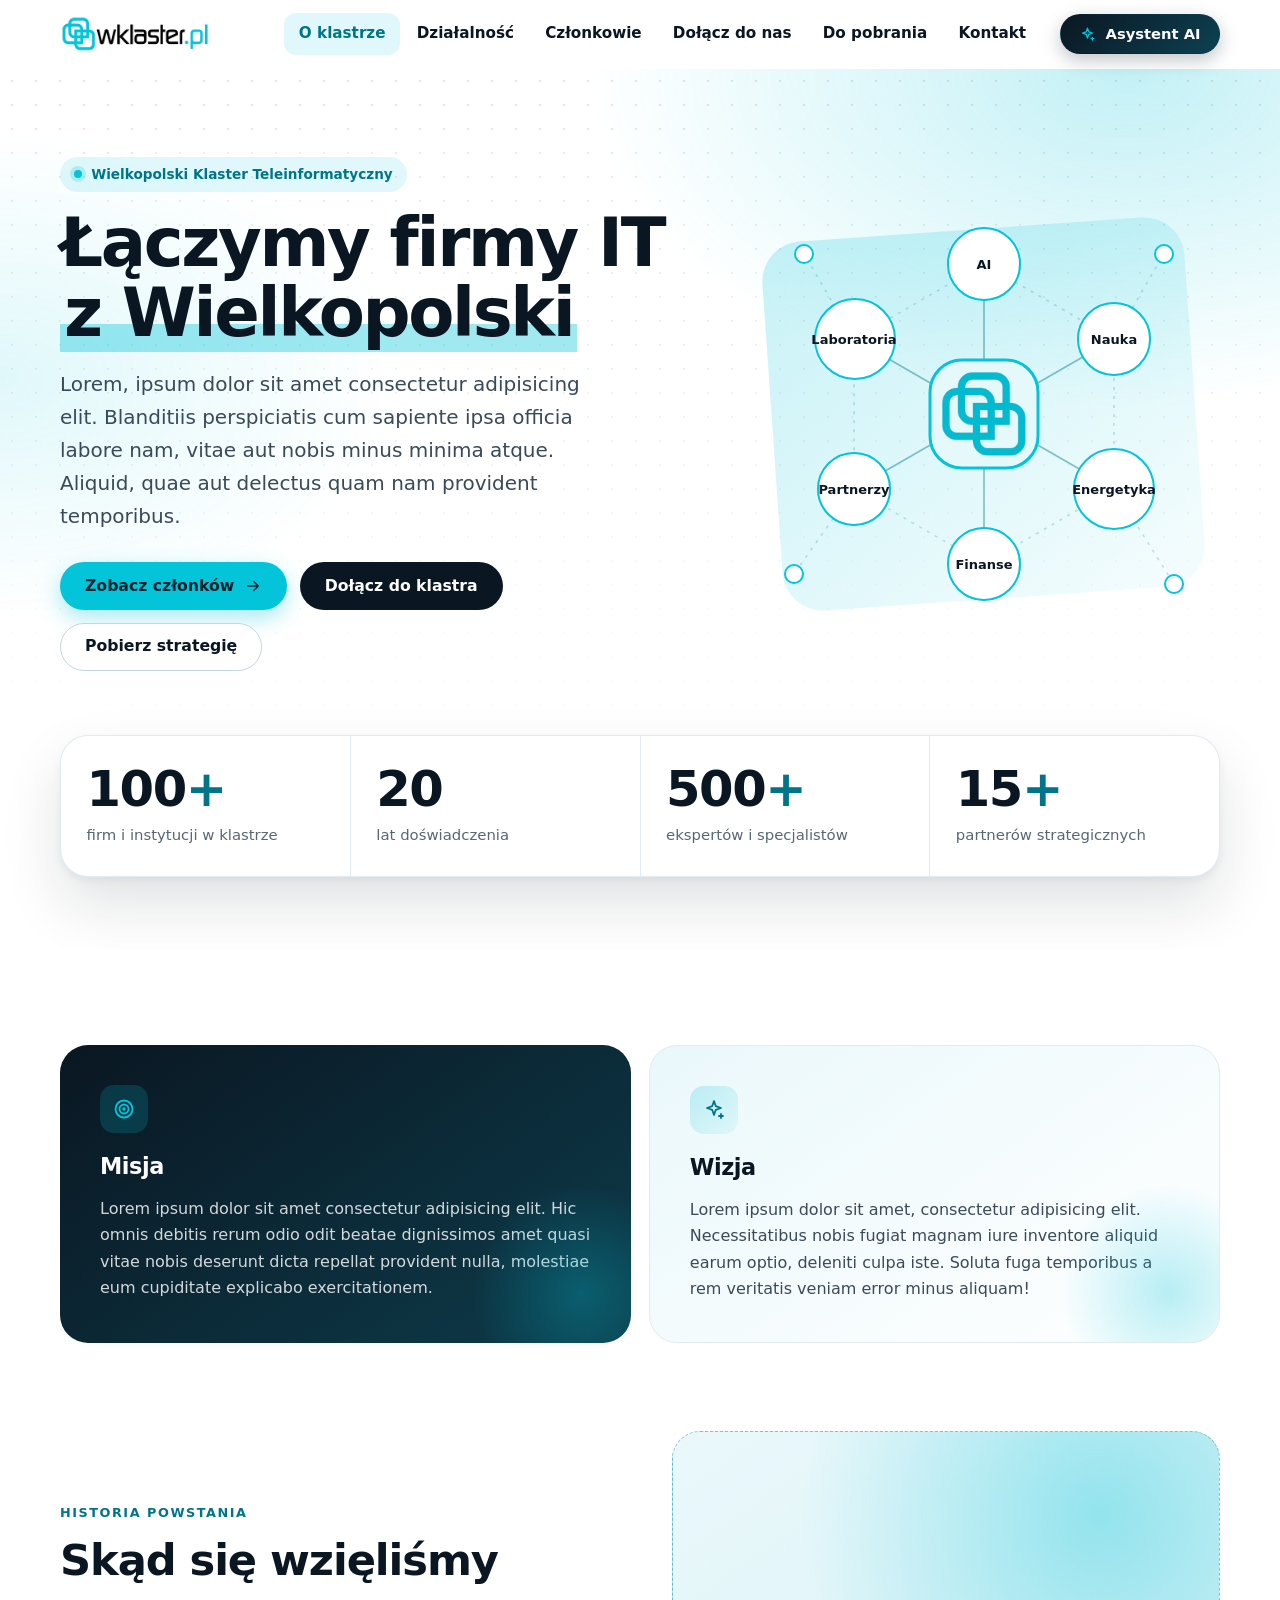
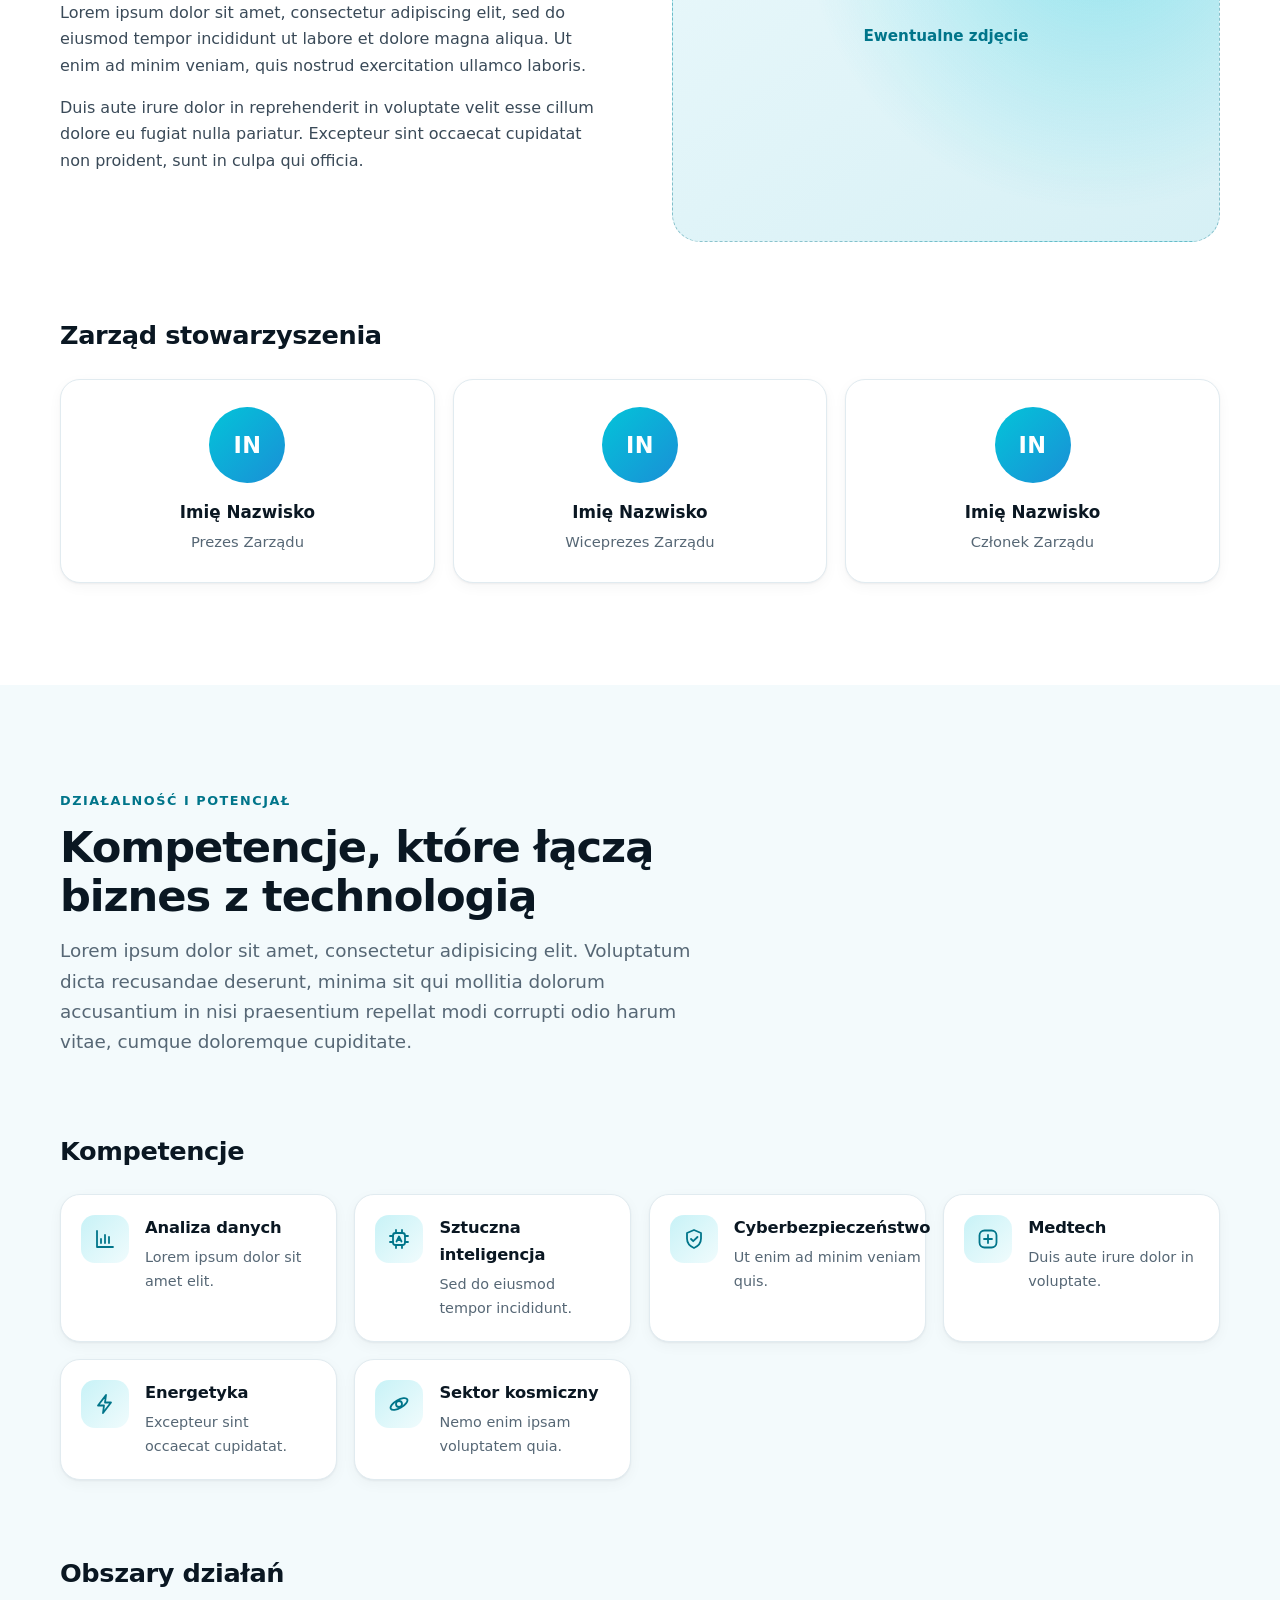
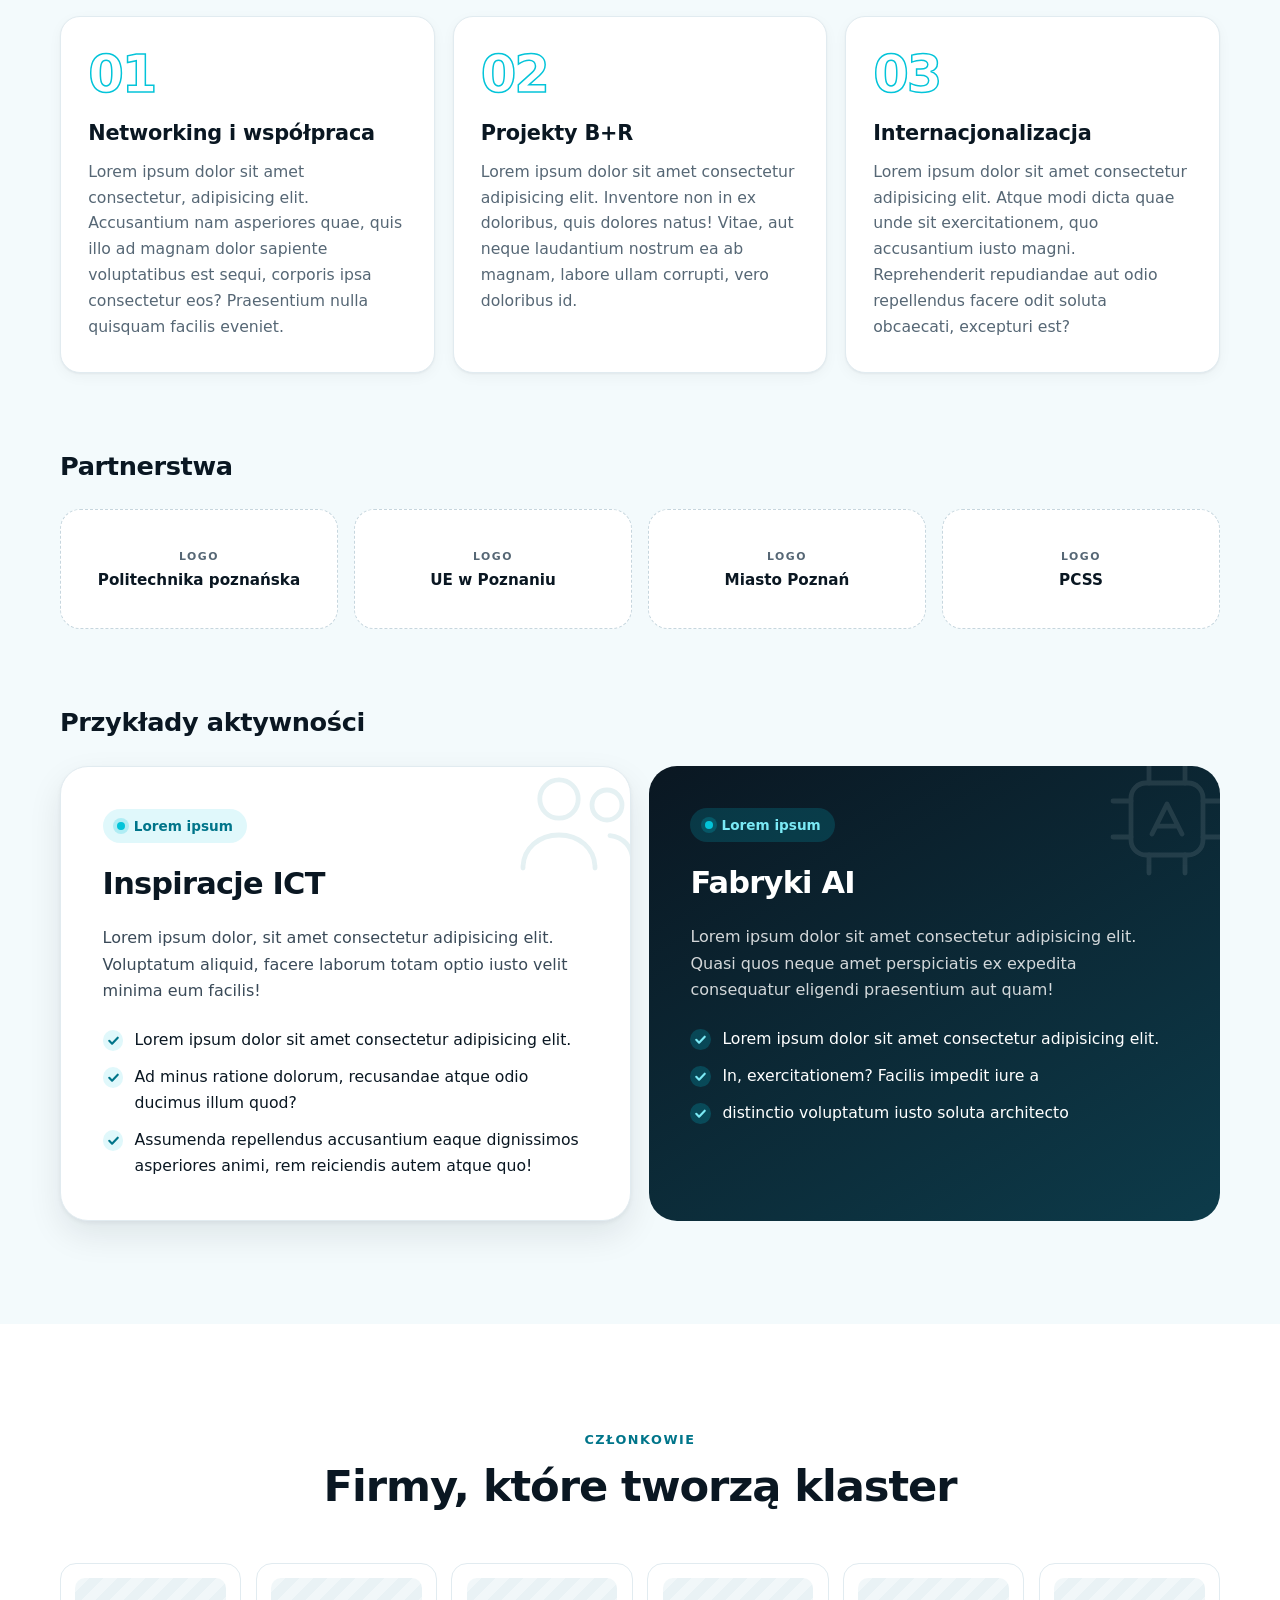
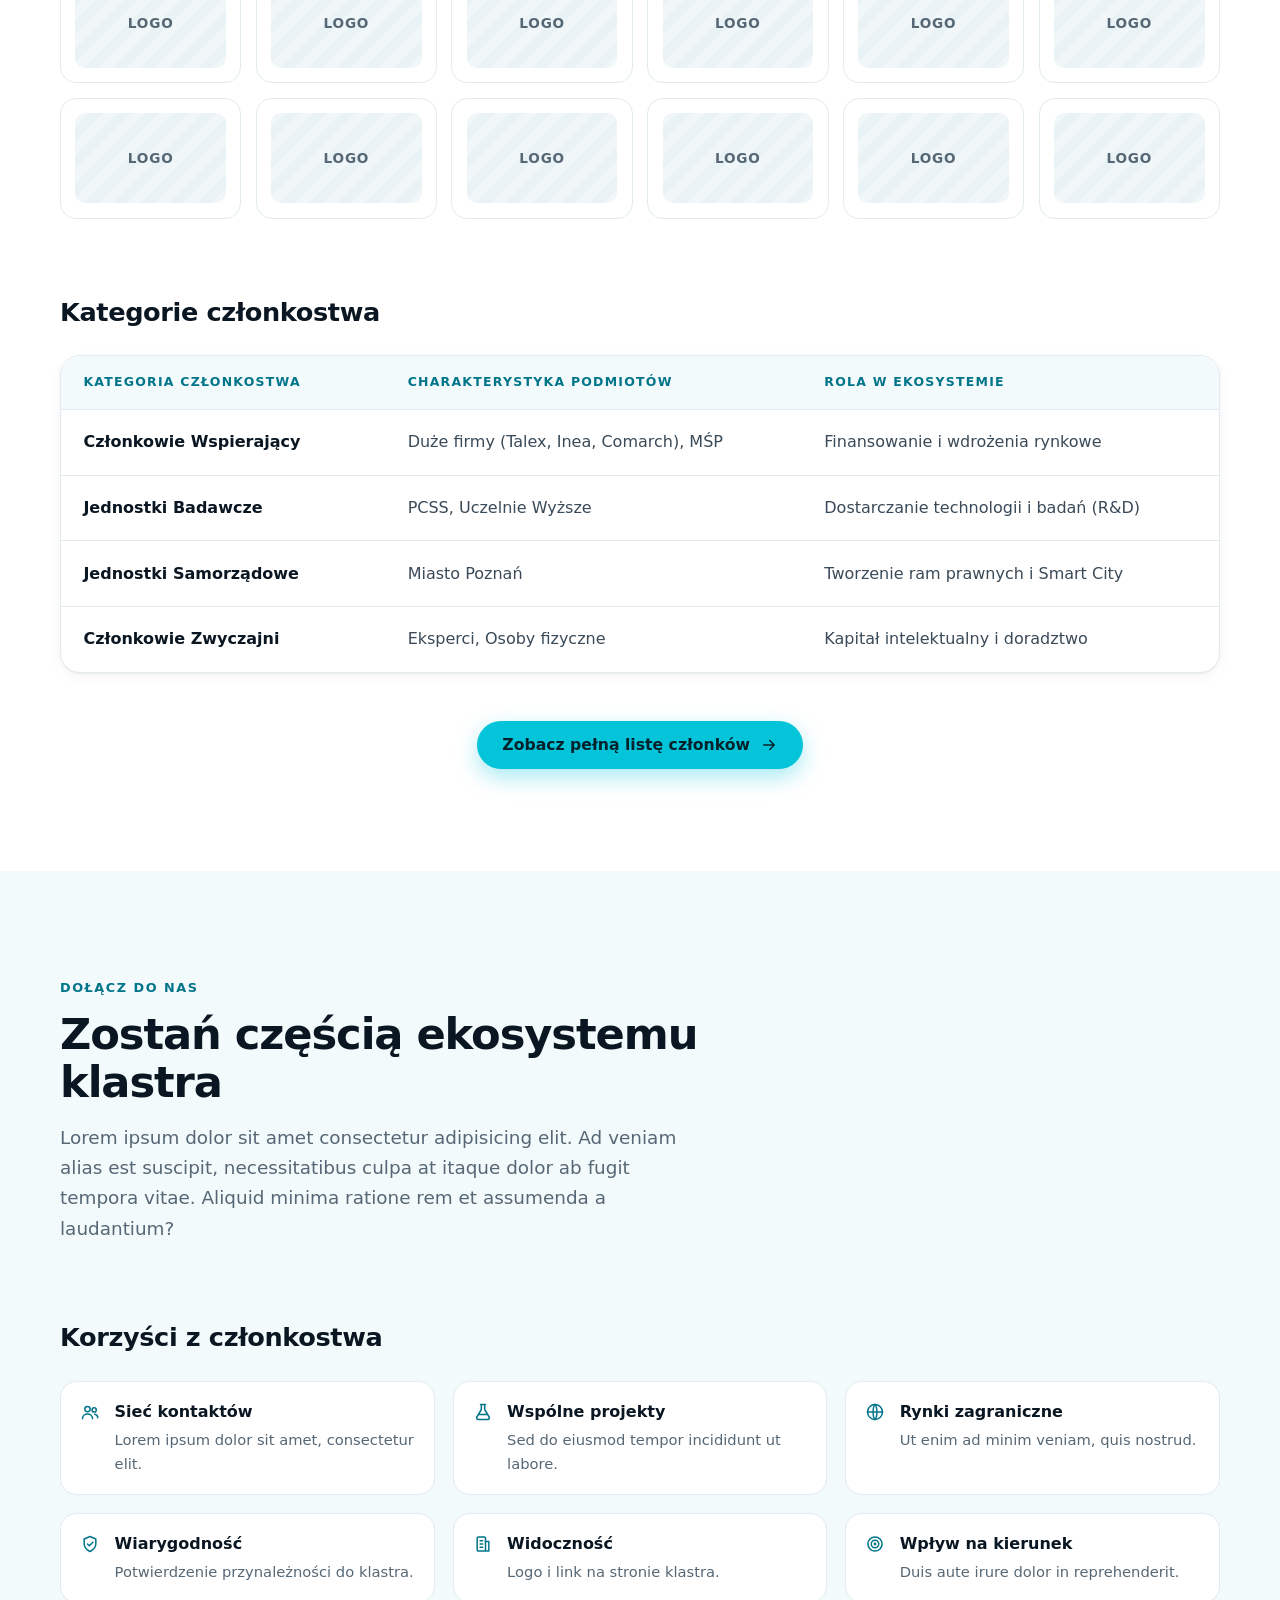
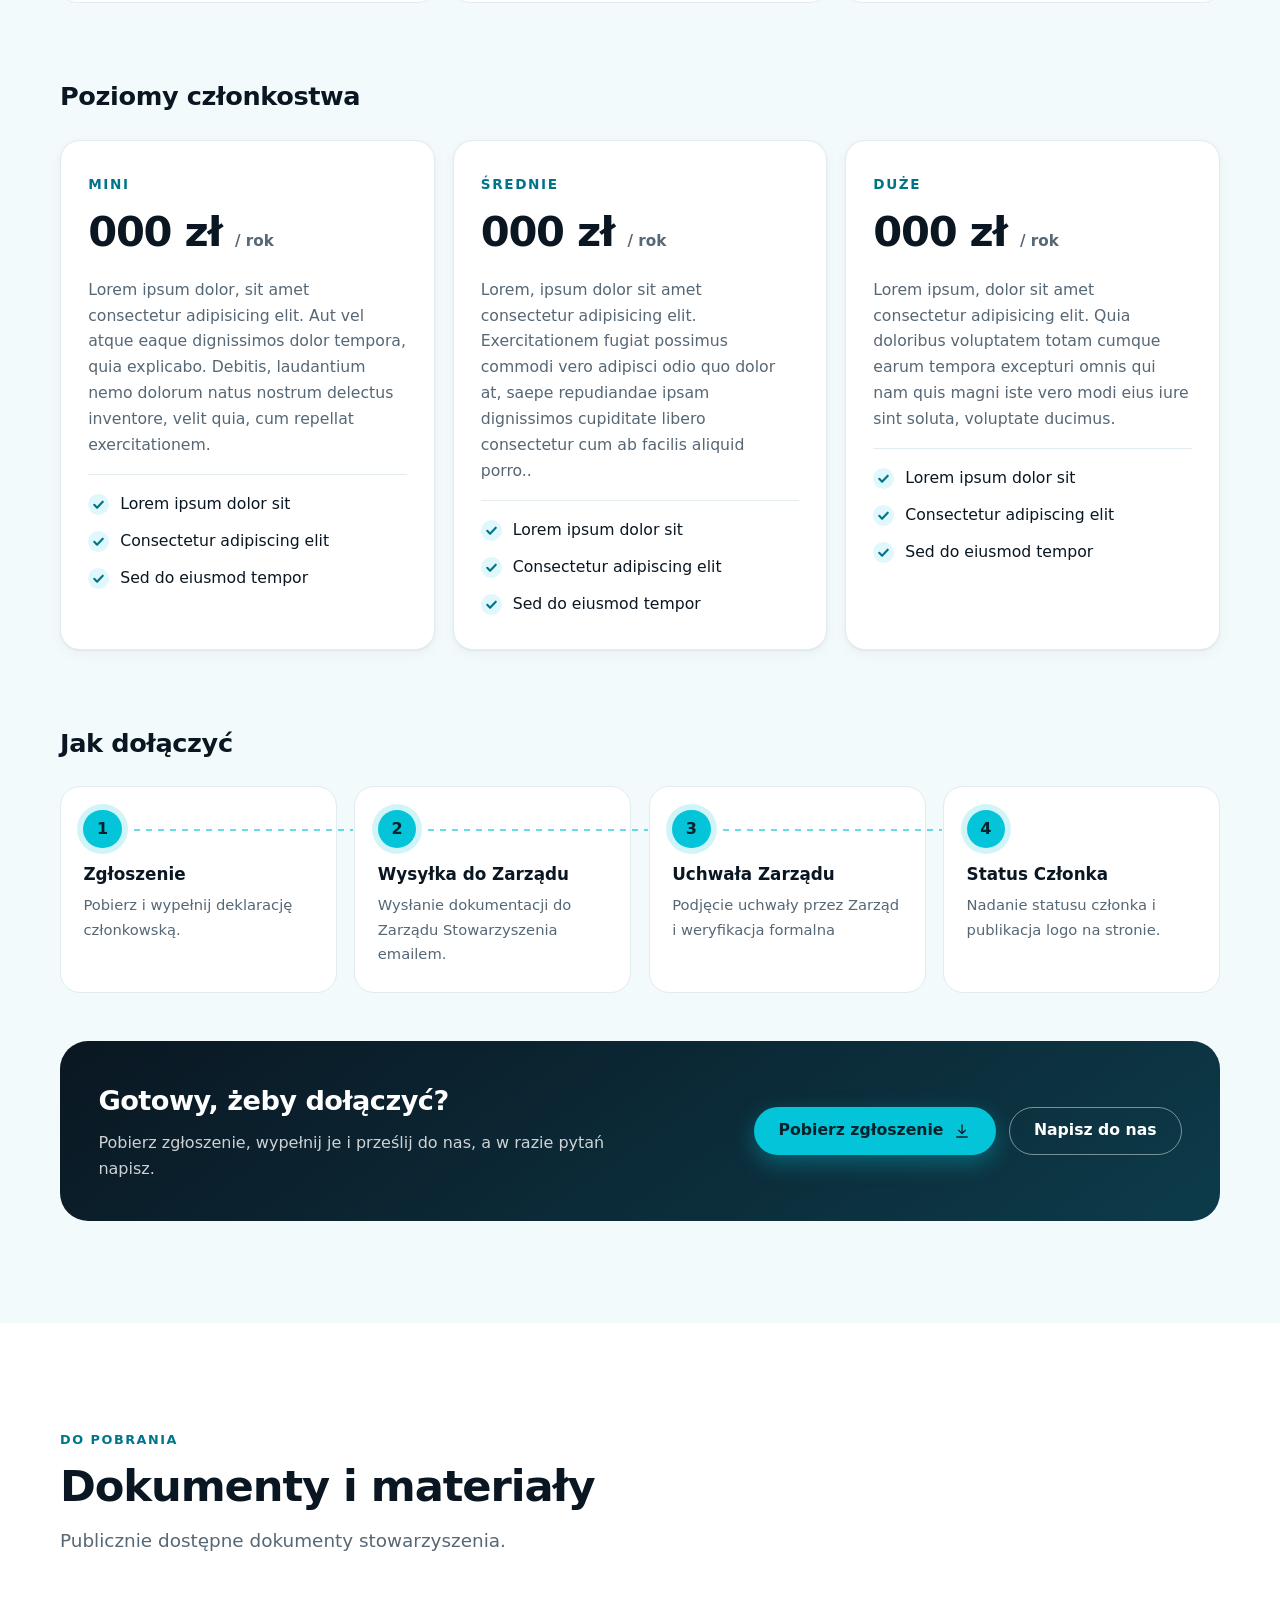
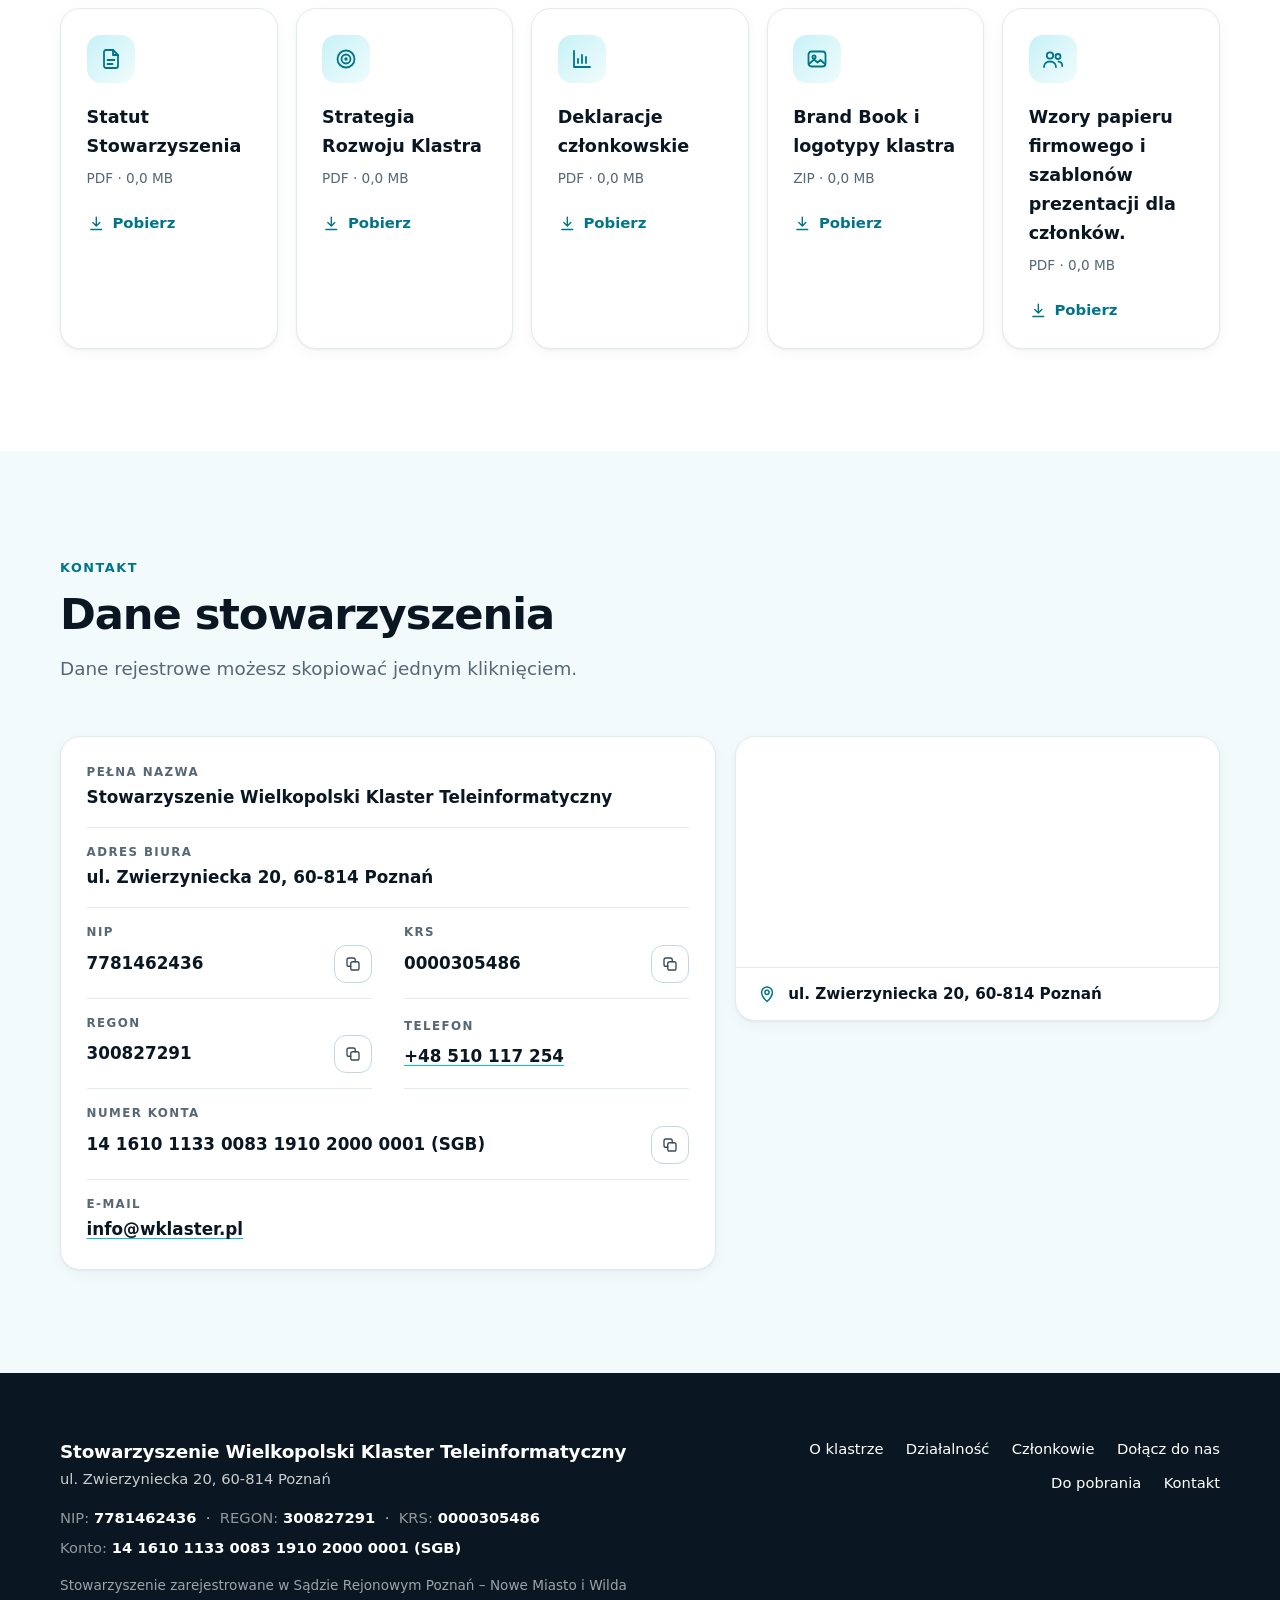
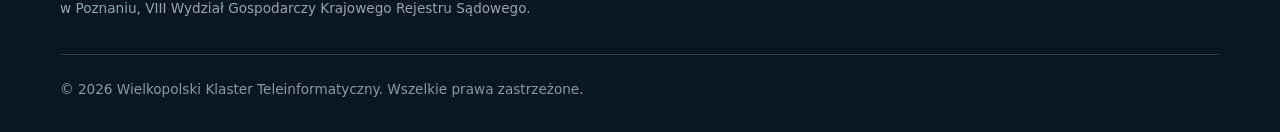
==== index.html @ 19497957 "first commit" ====
<!DOCTYPE html>
<html lang="pl">
<head>
  <meta charset="utf-8">
  <meta name="viewport" content="width=device-width, initial-scale=1">
  <title>Wielkopolski Klaster Teleinformatyczny</title>
  <meta name="description" content="Wielkopolski Klaster Teleinformatyczny — łączymy firmy IT z Wielkopolski. Poznaj nasz zakres działalności, członków i dowiedz się, jak dołączyć.">
  <meta name="theme-color" content="#03c4d9">
  <link rel="stylesheet" href="style.css">
  <!-- dodać ikonę strony -->
</head>
<body>

  <!-- Ikony (sprite SVG) — użycie: <svg class="icon"><use href="#i-nazwa"/></svg> -->
  <svg width="0" height="0" style="position:absolute" aria-hidden="true" focusable="false">
    <symbol id="i-arrow-right" viewBox="0 0 24 24"><path d="M5 12h14M13 6l6 6-6 6"/></symbol>
    <symbol id="i-arrow-up-right" viewBox="0 0 24 24"><path d="M7 17 17 7M8 7h9v9"/></symbol>
    <symbol id="i-check" viewBox="0 0 24 24"><path d="m5 12.5 4.5 4.5L19 7.5"/></symbol>
    <symbol id="i-menu" viewBox="0 0 24 24"><path d="M4 7h16M4 12h16M4 17h16"/></symbol>
    <symbol id="i-close" viewBox="0 0 24 24"><path d="M6 6l12 12M18 6 6 18"/></symbol>
    <symbol id="i-mail" viewBox="0 0 24 24"><rect x="3" y="5" width="18" height="14" rx="3"/><path d="m4 8 8 6 8-6"/></symbol>
    <symbol id="i-phone" viewBox="0 0 24 24"><path d="M5 4h4l2 5-2.5 1.5a11 11 0 0 0 5 5L15 13l5 2v4a2 2 0 0 1-2 2A16 16 0 0 1 3 6a2 2 0 0 1 2-2Z"/></symbol>
    <symbol id="i-pin" viewBox="0 0 24 24"><path d="M12 21s-6.5-5.6-6.5-11a6.5 6.5 0 0 1 13 0c0 5.4-6.5 11-6.5 11Z"/><circle cx="12" cy="10" r="2.5"/></symbol>
    <symbol id="i-copy" viewBox="0 0 24 24"><rect x="9" y="9" width="11" height="11" rx="2.5"/><path d="M15 9V6.5A2.5 2.5 0 0 0 12.5 4h-6A2.5 2.5 0 0 0 4 6.5v6A2.5 2.5 0 0 0 6.5 15H9"/></symbol>
    <symbol id="i-sparkle" viewBox="0 0 24 24"><path d="M12 3l1.8 5.2L19 10l-5.2 1.8L12 17l-1.8-5.2L5 10l5.2-1.8L12 3Z"/><path d="M19 16v4M17 18h4"/></symbol>
    <symbol id="i-ai" viewBox="0 0 24 24"><rect x="6" y="6" width="12" height="12" rx="2.5"/><path d="M9 3v3M15 3v3M9 18v3M15 18v3M3 9h3M3 15h3M18 9h3M18 15h3M9.5 14.5 12 9.5l2.5 5M10.5 13.2h3"/></symbol>
    <symbol id="i-data" viewBox="0 0 24 24"><path d="M4 20V4M4 20h16"/><path d="M8 16v-4M12 16V8M16 16v-6"/></symbol>
    <symbol id="i-shield" viewBox="0 0 24 24"><path d="M12 3 5 6v5.5c0 4.3 3 7.7 7 9.5 4-1.8 7-5.2 7-9.5V6l-7-3Z"/><path d="m9 12 2.2 2.2L15.5 10"/></symbol>
    <symbol id="i-medtech" viewBox="0 0 24 24"><rect x="3.5" y="3.5" width="17" height="17" rx="5"/><path d="M12 8v8M8 12h8"/></symbol>
    <symbol id="i-bolt" viewBox="0 0 24 24"><path d="M13 3 5 13.5h6L10 21l8-10.5h-6L13 3Z"/></symbol>
    <symbol id="i-orbit" viewBox="0 0 24 24"><circle cx="12" cy="12" r="3"/><ellipse cx="12" cy="12" rx="9.5" ry="4" transform="rotate(-30 12 12)"/></symbol>
    <symbol id="i-cloud" viewBox="0 0 24 24"><path d="M7 18a4 4 0 0 1-.6-7.96A5.5 5.5 0 0 1 17 9.5a4.2 4.2 0 0 1 .5 8.5H7Z"/></symbol>
    <symbol id="i-network" viewBox="0 0 24 24"><circle cx="12" cy="5" r="2.5"/><circle cx="5" cy="18" r="2.5"/><circle cx="19" cy="18" r="2.5"/><path d="M11 7.2 6.2 15.8M13 7.2l4.8 8.6M7.5 18h9"/></symbol>
    <symbol id="i-flask" viewBox="0 0 24 24"><path d="M9 3h6M10 3v6l-5.5 9.3A2 2 0 0 0 6.2 21h11.6a2 2 0 0 0 1.7-2.7L14 9V3"/><path d="M7.5 15h9"/></symbol>
    <symbol id="i-globe" viewBox="0 0 24 24"><circle cx="12" cy="12" r="9"/><path d="M3 12h18M12 3c3 3 3 15 0 18M12 3c-3 3-3 15 0 18"/></symbol>
    <symbol id="i-users" viewBox="0 0 24 24"><circle cx="9" cy="8.5" r="3.2"/><path d="M3 20c0-3.3 2.7-5.5 6-5.5s6 2.2 6 5.5"/><circle cx="17" cy="9.5" r="2.5"/><path d="M17.5 14.6c2.2.2 3.8 1.9 3.8 4.4"/></symbol>
    <symbol id="i-file" viewBox="0 0 24 24"><path d="M7 3h7l5 5v11a2 2 0 0 1-2 2H7a2 2 0 0 1-2-2V5a2 2 0 0 1 2-2Z"/><path d="M14 3v5h5M8.5 13h7M8.5 17h5"/></symbol>
    <symbol id="i-download" viewBox="0 0 24 24"><path d="M12 4v11M7.5 11 12 15.5 16.5 11M5 20h14"/></symbol>
    <symbol id="i-building" viewBox="0 0 24 24"><rect x="5" y="3.5" width="10" height="17" rx="1.5"/><path d="M15 9h4v11.5h-4M8.5 8h3M8.5 12h3M8.5 16h3"/></symbol>
    <symbol id="i-image" viewBox="0 0 24 24"><rect x="3.5" y="4.5" width="17" height="15" rx="3"/><circle cx="9" cy="10" r="1.6"/><path d="m4 17 5-4.5 3.5 3L15.5 13 20 17"/></symbol>
    <symbol id="i-target" viewBox="0 0 24 24"><circle cx="12" cy="12" r="8.5"/><circle cx="12" cy="12" r="4.5"/><circle cx="12" cy="12" r=".8"/></symbol>
  </svg>

  <a class="skip-link" href="#tresc">Przejdź do treści</a>

  <!--MENU-->
  <header class="site-header" id="top">
    <div class="container site-header__inner">
      <a class="brand" href="index.html" aria-label="wklaster.pl — strona główna">
        <picture>
          <source srcset="assets/logo.webp" type="image/webp">
          <img src="assets/logo.png" alt="wklaster.pl — Wielkopolski Klaster Teleinformatyczny" width="364" height="92">
        </picture>
      </a>

      <button class="nav-toggle" type="button" aria-expanded="false" aria-controls="site-nav" aria-label="Menu">
        <svg class="icon icon--open" aria-hidden="true"><use href="#i-menu"/></svg>
        <svg class="icon icon--close" aria-hidden="true"><use href="#i-close"/></svg>
      </button>

      <nav class="nav" id="site-nav" aria-label="Menu główne">
        <ul class="nav__list">
          <li><a class="nav__link" href="#o-klastrze">O klastrze</a></li>
          <li><a class="nav__link" href="#dzialalnosc">Działalność</a></li>
          <li><a class="nav__link" href="#czlonkowie">Członkowie</a></li>
          <li><a class="nav__link" href="#dolacz">Dołącz do nas</a></li>
          <li><a class="nav__link" href="#do-pobrania">Do pobrania</a></li>
          <li><a class="nav__link" href="#kontakt">Kontakt</a></li>
        </ul>
        <a class="btn btn--ai btn--sm nav__ai" href="https://demo.raggy.pl/login" target="_blank" rel="noopener noreferrer">
          <svg class="icon" aria-hidden="true"><use href="#i-sparkle"/></svg>
          Asystent AI
          <span class="sr-only">(otwiera się w nowej karcie)</span>
        </a>
      </nav>
    </div>
  </header>

  <main id="tresc">

    <!--O KLASTRZE-->
    <section id="o-klastrze" aria-labelledby="h-klaster">
      <div class="hero">
        <div class="container">
          <div class="hero__grid">
            <div>
              <span class="pill">Wielkopolski Klaster Teleinformatyczny</span>
              <h1 id="h-klaster">Łączymy firmy IT <span class="mark">z&nbsp;Wielkopolski</span></h1>
              <p class="hero__lead">
                Lorem, ipsum dolor sit amet consectetur adipisicing elit. Blanditiis perspiciatis cum sapiente ipsa officia labore nam, vitae aut nobis minus minima atque. Aliquid, quae aut delectus quam nam provident temporibus.
              </p>
              <div class="cta-row">
                <a class="btn btn--primary" href="czlonkowie.html">Zobacz członków <svg class="icon icon--shift" aria-hidden="true"><use href="#i-arrow-right"/></svg></a>
                <a class="btn btn--dark" href="#dolacz">Dołącz do klastra</a>
                <a class="btn btn--ghost" href="#do-pobrania">Pobierz strategię</a>
              </div>
            </div>

            <!-- grafika -->
            <div class="hero__visual" aria-hidden="true">
              <svg viewBox="0 0 460 440" focusable="false">
                <!-- linie od centrum -->
                <path class="net-line" d="M230 220 230 70M230 220 360 145M230 220 360 295M230 220 230 370M230 220 100 295M230 220 100 145"/>
                <!-- linie między satelitami -->
                <path class="net-line net-line--faint" d="M230 70 360 145 360 295 230 370 100 295 100 145 230 70Z"/>
                <path class="net-line net-line--faint" d="M360 145 410 60M100 145 50 60M360 295 420 390M100 295 40 380"/>
                <!-- aureole -->
                <circle class="net-halo" cx="230" cy="70" r="36"/>
                <circle class="net-halo" cx="360" cy="145" r="36"/>
                <circle class="net-halo" cx="360" cy="295" r="36"/>
                <circle class="net-halo" cx="230" cy="370" r="36"/>
                <circle class="net-halo" cx="100" cy="295" r="36"/>
                <circle class="net-halo" cx="100" cy="145" r="36"/>
                <!-- węzły -->
                <circle class="net-node" cx="230" cy="70" r="36"/><text class="net-label" x="230" y="70">AI</text>
                <circle class="net-node" cx="360" cy="145" r="36"/><text class="net-label" x="360" y="145">Nauka</text>
                <circle class="net-node" cx="360" cy="295" r="40"/><text class="net-label" x="360" y="295">Energetyka</text>
                <circle class="net-node" cx="230" cy="370" r="36"/><text class="net-label" x="230" y="370">Finanse</text>
                <circle class="net-node" cx="100" cy="295" r="36"/><text class="net-label" x="100" y="295">Partnerzy</text>
                <circle class="net-node" cx="101" cy="145" r="40"/><text class="net-label" x="100" y="145">Laboratoria</text>
                <circle class="net-node" cx="410" cy="60" r="9"/>
                <circle class="net-node" cx="50" cy="60" r="9"/>
                <circle class="net-node" cx="420" cy="390" r="9"/>
                <circle class="net-node" cx="40" cy="380" r="9"/>
                <!-- centrum -->
                <rect class="net-node" x="176" y="166" width="108" height="108" rx="32" style="stroke-width:3"/>
                <rect x="176" y="166" width="108" height="108" rx="32" fill="#03c4d9" fill-opacity=".1"/>
                <image href="assets/logo_rectangles.png" x="185" y="130" width="90" height="180" />
              </svg>
            </div>
          </div>

          <div class="stats" role="list" aria-label="Klaster w liczbach">
            <div class="stat" role="listitem">
              <div class="stat__num"><span class="count" data-count="100">100</span><span class="suffix">+</span></div>
              <div class="stat__label">firm i instytucji w klastrze</div>
            </div>
            <div class="stat" role="listitem">
              <div class="stat__num"><span class="count" data-count="20">20</span></div>
              <div class="stat__label">lat doświadczenia</div>
            </div>
            <div class="stat" role="listitem">
              <div class="stat__num"><span class="count" data-count="500">500</span><span class="suffix">+</span></div>
              <div class="stat__label">ekspertów i specjalistów</div>
            </div>
            <div class="stat" role="listitem">
              <div class="stat__num"><span class="count" data-count="15">15</span><span class="suffix">+</span></div>
              <div class="stat__label">partnerów strategicznych</div>
            </div>
          </div>
        </div>
      </div>

      <div class="about">
        <div class="container">

          <div class="mv">
            <article class="mv__card mv__card--dark">
              <span class="ibadge"><svg class="icon" aria-hidden="true"><use href="#i-target"/></svg></span>
              <h3>Misja</h3>
              <p>Lorem ipsum dolor sit amet consectetur adipisicing elit. Hic omnis debitis rerum odio odit beatae dignissimos amet quasi vitae nobis deserunt dicta repellat provident nulla, molestiae eum cupiditate explicabo exercitationem.</p>
            </article>
            <article class="mv__card mv__card--light">
              <span class="ibadge"><svg class="icon" aria-hidden="true"><use href="#i-sparkle"/></svg></span>
              <h3>Wizja</h3>
              <p>Lorem ipsum dolor sit amet, consectetur adipisicing elit. Necessitatibus nobis fugiat magnam iure inventore aliquid earum optio, deleniti culpa iste. Soluta fuga temporibus a rem veritatis veniam error minus aliquam!</p>
            </article>
          </div>

          <div class="history">
            <div class="history__text">
              <span class="eyebrow">Historia powstania</span>
              <h3 class="section__title">Skąd się wzięliśmy</h3>
              <p>Lorem ipsum dolor sit amet, consectetur adipiscing elit, sed do eiusmod tempor incididunt ut labore et dolore magna aliqua. Ut enim ad minim veniam, quis nostrud exercitation ullamco laboris.</p>
              <p>Duis aute irure dolor in reprehenderit in voluptate velit esse cillum dolore eu fugiat nulla pariatur. Excepteur sint occaecat cupidatat non proident, sunt in culpa qui officia.</p>
            </div>
            <div class="media-ph" role="img" aria-label="Miejsce na zdjęcie lub grafikę">
              Ewentualne zdjęcie
            </div>
          </div>

          <h3 class="subhead">Zarząd stowarzyszenia</h3>
          <div class="board">
            <article class="card person"><div class="avatar" aria-hidden="true">IN</div><h4>Imię Nazwisko</h4><p>Prezes Zarządu</p></article>
            <article class="card person"><div class="avatar" aria-hidden="true">IN</div><h4>Imię Nazwisko</h4><p>Wiceprezes Zarządu</p></article>
            <article class="card person"><div class="avatar" aria-hidden="true">IN</div><h4>Imię Nazwisko</h4><p>Członek Zarządu</p></article>
          </div>

        </div>
      </div>
    </section>


    <!-- DZIAŁALNOŚĆ -->
    <section class="section section--soft" id="dzialalnosc" aria-labelledby="h-dzialalnosc">
      <div class="container">
        <div class="section__head">
          <span class="eyebrow">Działalność i potencjał</span>
          <h2 class="section__title" id="h-dzialalnosc">Kompetencje, które łączą biznes z technologią</h2>
          <p class="section__lead">Lorem ipsum dolor sit amet, consectetur adipisicing elit. Voluptatum dicta recusandae deserunt, minima sit qui mollitia dolorum accusantium in nisi praesentium repellat modi corrupti odio harum vitae, cumque doloremque cupiditate.</p>
        </div>

        <h3 class="subhead">Kompetencje</h3>
        <div class="grid grid--auto">
          <article class="card card--hover tile"><span class="ibadge"><svg class="icon" aria-hidden="true"><use href="#i-data"/></svg></span><div><h3>Analiza danych</h3><p>Lorem ipsum dolor sit amet elit.</p></div></article>
          <article class="card card--hover tile"><span class="ibadge"><svg class="icon" aria-hidden="true"><use href="#i-ai"/></svg></span><div><h3>Sztuczna inteligencja</h3><p>Sed do eiusmod tempor incididunt.</p></div></article>
          <article class="card card--hover tile"><span class="ibadge"><svg class="icon" aria-hidden="true"><use href="#i-shield"/></svg></span><div><h3>Cyberbezpieczeństwo</h3><p>Ut enim ad minim veniam quis.</p></div></article>
          <article class="card card--hover tile"><span class="ibadge"><svg class="icon" aria-hidden="true"><use href="#i-medtech"/></svg></span><div><h3>Medtech</h3><p>Duis aute irure dolor in voluptate.</p></div></article>
          <article class="card card--hover tile"><span class="ibadge"><svg class="icon" aria-hidden="true"><use href="#i-bolt"/></svg></span><div><h3>Energetyka</h3><p>Excepteur sint occaecat cupidatat.</p></div></article>
          <article class="card card--hover tile"><span class="ibadge"><svg class="icon" aria-hidden="true"><use href="#i-orbit"/></svg></span><div><h3>Sektor kosmiczny</h3><p>Nemo enim ipsam voluptatem quia.</p></div></article>
        </div>

        <h3 class="subhead">Obszary działań</h3>
        <div class="grid grid--3">
          <article class="card card--hover pillar">
            <span class="pillar__num" aria-hidden="true">01</span>
            <h3>Networking i współpraca</h3>
            <p>Lorem ipsum dolor sit amet consectetur, adipisicing elit. Accusantium nam asperiores quae, quis illo ad magnam dolor sapiente voluptatibus est sequi, corporis ipsa consectetur eos? Praesentium nulla quisquam facilis eveniet.</p>
          </article>
          <article class="card card--hover pillar">
            <span class="pillar__num" aria-hidden="true">02</span>
            <h3>Projekty B+R</h3>
            <p>Lorem ipsum dolor sit amet consectetur adipisicing elit. Inventore non in ex doloribus, quis dolores natus! Vitae, aut neque laudantium nostrum ea ab magnam, labore ullam corrupti, vero doloribus id.</p>
          </article>
          <article class="card card--hover pillar">
            <span class="pillar__num" aria-hidden="true">03</span>
            <h3>Internacjonalizacja</h3>
            <p>Lorem ipsum dolor sit amet consectetur adipisicing elit. Atque modi dicta quae unde sit exercitationem, quo accusantium iusto magni. Reprehenderit repudiandae aut odio repellendus facere odit soluta obcaecati, excepturi est?</p>
          </article>
        </div>

        <h3 class="subhead">Partnerstwa</h3>

        <div class="partners">
          <div class="partner"><span class="partner__tag">Logo</span><span class="partner__name">Politechnika poznańska</span></div>
          <div class="partner"><span class="partner__tag">Logo</span><span class="partner__name">UE w Poznaniu</span></div>
          <div class="partner"><span class="partner__tag">Logo</span><span class="partner__name">Miasto Poznań</span></div>
          <div class="partner"><span class="partner__tag">Logo</span><span class="partner__name">PCSS</span></div>
        </div>

        <h3 class="subhead">Przykłady aktywności</h3>
        <div class="grid grid--2">

          <article class="feature feature--light">
            <svg class="icon feature__watermark" aria-hidden="true"><use href="#i-users"/></svg>
            <span class="pill">Lorem ipsum</span>
            <h3>Inspiracje ICT</h3>
            <p>Lorem ipsum dolor, sit amet consectetur adipisicing elit. Voluptatum aliquid, facere laborum totam optio iusto velit minima eum facilis!</p>
            <ul class="checklist">
              <li>Lorem ipsum dolor sit amet consectetur adipisicing elit.</li>
              <li>Ad minus ratione dolorum, recusandae atque odio ducimus illum quod? </li>
              <li>Assumenda repellendus accusantium eaque dignissimos asperiores animi, rem reiciendis autem atque quo!</li>
            </ul>
          </article>

          <article class="feature feature--dark">
            <svg class="icon feature__watermark" aria-hidden="true"><use href="#i-ai"/></svg>
            <span class="pill">Lorem ipsum</span>
            <h3>Fabryki AI</h3>
            <p>Lorem ipsum dolor sit amet consectetur adipisicing elit. Quasi quos neque amet perspiciatis ex expedita consequatur eligendi praesentium aut quam!</p>
            <ul class="checklist">
              <li>Lorem ipsum dolor sit amet consectetur adipisicing elit.</li>
              <li>In, exercitationem? Facilis impedit iure a</li>
              <li>distinctio voluptatum iusto soluta architecto</li>
            </ul>
          </article>

        </div>
      </div>
    </section>


    <!--CZŁONKOWIE-->
    <section class="section" id="czlonkowie" aria-labelledby="h-czlonkowie">
      <div class="container">
        <div class="section__head section__head--center">
          <span class="eyebrow">Członkowie</span>
          <h2 class="section__title" id="h-czlonkowie">Firmy, które tworzą klaster</h2>
        </div>

        <!--siatka firm członkowskich. w przyszłości automatyczna aktualizacja za pomocą baserow -->
        <div class="logo-grid">
          <a class="logo-tile" href="https://example.com" target="_blank" rel="noopener noreferrer" aria-label="Firma 01 — strona członka (nowa karta)">
            <span class="logo-ph">LOGO</span>
            <svg class="icon icon--go" aria-hidden="true">
              <use href="#i-arrow-up-right"/>
            </svg>
          </a>

          <a class="logo-tile" href="https://example.com" target="_blank" rel="noopener noreferrer" aria-label="Firma 02 — strona członka (nowa karta)">
            <span class="logo-ph">LOGO</span>
            <svg class="icon icon--go" aria-hidden="true">
              <use href="#i-arrow-up-right"/>
            </svg>
          </a>

          <a class="logo-tile" href="https://example.com" target="_blank" rel="noopener noreferrer" aria-label="Firma 03 — strona członka (nowa karta)">
            <span class="logo-ph">LOGO</span>
            <svg class="icon icon--go" aria-hidden="true">
              <use href="#i-arrow-up-right"/>
            </svg>
          </a>

          <a class="logo-tile" href="https://example.com" target="_blank" rel="noopener noreferrer" aria-label="Firma 04 — strona członka (nowa karta)">
            <span class="logo-ph">LOGO</span>
            <svg class="icon icon--go" aria-hidden="true">
              <use href="#i-arrow-up-right"/>
            </svg>
          </a>

          <a class="logo-tile" href="https://example.com" target="_blank" rel="noopener noreferrer" aria-label="Firma 05 — strona członka (nowa karta)">
            <span class="logo-ph">LOGO</span>
            <svg class="icon icon--go" aria-hidden="true">
              <use href="#i-arrow-up-right"/>
            </svg>
          </a>

          <a class="logo-tile" href="https://example.com" target="_blank" rel="noopener noreferrer" aria-label="Firma 06 — strona członka (nowa karta)">
            <span class="logo-ph">LOGO</span>
            <svg class="icon icon--go" aria-hidden="true">
              <use href="#i-arrow-up-right"/>
            </svg>
          </a>

          <a class="logo-tile" href="https://example.com" target="_blank" rel="noopener noreferrer" aria-label="Firma 07 — strona członka (nowa karta)">
            <span class="logo-ph">LOGO</span>
            <svg class="icon icon--go" aria-hidden="true">
              <use href="#i-arrow-up-right"/>
            </svg>
          </a>

          <a class="logo-tile" href="https://example.com" target="_blank" rel="noopener noreferrer" aria-label="Firma 08 — strona członka (nowa karta)">
            <span class="logo-ph">LOGO</span>
            <svg class="icon icon--go" aria-hidden="true">
              <use href="#i-arrow-up-right"/>
            </svg>
          </a>

          <a class="logo-tile" href="https://example.com" target="_blank" rel="noopener noreferrer" aria-label="Firma 09 — strona członka (nowa karta)">
            <span class="logo-ph">LOGO</span>
            <svg class="icon icon--go" aria-hidden="true">
              <use href="#i-arrow-up-right"/>
            </svg>
          </a>

          <a class="logo-tile" href="https://example.com" target="_blank" rel="noopener noreferrer" aria-label="Firma 10 — strona członka (nowa karta)">
            <span class="logo-ph">LOGO</span>
            <svg class="icon icon--go" aria-hidden="true">
              <use href="#i-arrow-up-right"/>
            </svg>
          </a>

          <a class="logo-tile" href="https://example.com" target="_blank" rel="noopener noreferrer" aria-label="Firma 11 — strona członka (nowa karta)">
            <span class="logo-ph">LOGO</span>
            <svg class="icon icon--go" aria-hidden="true">
              <use href="#i-arrow-up-right"/>
            </svg>
          </a>

          <a class="logo-tile" href="https://example.com" target="_blank" rel="noopener noreferrer" aria-label="Firma 12 — strona członka (nowa karta)">
            <span class="logo-ph">LOGO</span>
            <svg class="icon icon--go" aria-hidden="true">
              <use href="#i-arrow-up-right"/>
            </svg>
          </a>
        </div>

        <h3 class="subhead" id="h-kategorie">Kategorie członkostwa</h3>
        <div class="table-wrap">
          <table class="data-table" role="table" aria-labelledby="h-kategorie">
            <thead role="rowgroup">
              <tr role="row">
                <th scope="col" role="columnheader">Kategoria Członkostwa</th>
                <th scope="col" role="columnheader">Charakterystyka Podmiotów</th>
                <th scope="col" role="columnheader">Rola w Ekosystemie</th>
              </tr>
            </thead>
            <tbody role="rowgroup">
              <tr role="row">
                <th scope="row" role="rowheader">Członkowie Wspierający</th>
                <td role="cell" data-label="Charakterystyka Podmiotów">Duże firmy (Talex, Inea, Comarch), MŚP</td>
                <td role="cell" data-label="Rola w Ekosystemie">Finansowanie i wdrożenia rynkowe</td>
              </tr>
              <tr role="row">
                <th scope="row" role="rowheader">Jednostki Badawcze</th>
                <td role="cell" data-label="Charakterystyka Podmiotów">PCSS, Uczelnie Wyższe</td>
                <td role="cell" data-label="Rola w Ekosystemie">Dostarczanie technologii i badań (R&amp;D)</td>
              </tr>
              <tr role="row">
                <th scope="row" role="rowheader">Jednostki Samorządowe</th>
                <td role="cell" data-label="Charakterystyka Podmiotów">Miasto Poznań</td>
                <td role="cell" data-label="Rola w Ekosystemie">Tworzenie ram prawnych i Smart City</td>
              </tr>
              <tr role="row">
                <th scope="row" role="rowheader">Członkowie Zwyczajni</th>
                <td role="cell" data-label="Charakterystyka Podmiotów">Eksperci, Osoby fizyczne</td>
                <td role="cell" data-label="Rola w Ekosystemie">Kapitał intelektualny i doradztwo</td>
              </tr>
            </tbody>
          </table>
        </div>

        <div class="center-cta">
          <a class="btn btn--primary" href="czlonkowie.html">Zobacz pełną listę członków <svg class="icon icon--shift" aria-hidden="true"><use href="#i-arrow-right"/></svg></a>
        </div>
      </div>
    </section>


    <!--DOŁĄCZ DO NAS-->
    <section class="section section--soft" id="dolacz" aria-labelledby="h-dolacz">
      <div class="container">
        <div class="section__head">
          <span class="eyebrow">Dołącz do nas</span>
          <h2 class="section__title" id="h-dolacz">Zostań częścią ekosystemu klastra</h2>
          <p class="section__lead">Lorem ipsum dolor sit amet consectetur adipisicing elit. Ad veniam alias est suscipit, necessitatibus culpa at itaque dolor ab fugit tempora vitae. Aliquid minima ratione rem et assumenda a laudantium?</p>
        </div>

        <h3 class="subhead">Korzyści z członkostwa</h3>
        <div class="grid grid--3">
          <article class="benefit"><svg class="icon" aria-hidden="true"><use href="#i-users"/></svg><div><h3>Sieć kontaktów</h3><p>Lorem ipsum dolor sit amet, consectetur elit.</p></div></article>
          <article class="benefit"><svg class="icon" aria-hidden="true"><use href="#i-flask"/></svg><div><h3>Wspólne projekty</h3><p>Sed do eiusmod tempor incididunt ut labore.</p></div></article>
          <article class="benefit"><svg class="icon" aria-hidden="true"><use href="#i-globe"/></svg><div><h3>Rynki zagraniczne</h3><p>Ut enim ad minim veniam, quis nostrud.</p></div></article>
          <article class="benefit"><svg class="icon" aria-hidden="true"><use href="#i-shield"/></svg><div><h3>Wiarygodność</h3><p>Potwierdzenie przynależności do klastra.</p></div></article>
          <article class="benefit"><svg class="icon" aria-hidden="true"><use href="#i-building"/></svg><div><h3>Widoczność</h3><p>Logo i link na stronie klastra.</p></div></article>
          <article class="benefit"><svg class="icon" aria-hidden="true"><use href="#i-target"/></svg><div><h3>Wpływ na kierunek</h3><p>Duis aute irure dolor in reprehenderit.</p></div></article>
        </div>

        <h3 class="subhead">Poziomy członkostwa</h3>
        <div class="grid grid--3">
          <article class="card level">
            <span class="level__name">Mini</span>
            <div class="level__price">000 zł <small>/ rok</small></div>
            <p class="level__desc">Lorem ipsum dolor, sit amet consectetur adipisicing elit. Aut vel atque eaque dignissimos dolor tempora, quia explicabo. Debitis, laudantium nemo dolorum natus nostrum delectus inventore, velit quia, cum repellat exercitationem.</p>
            <ul class="checklist"><li>Lorem ipsum dolor sit</li><li>Consectetur adipiscing elit</li><li>Sed do eiusmod tempor</li></ul>
          </article>
          <article class="card level">
            <span class="level__name">Średnie</span>
            <div class="level__price">000 zł <small>/ rok</small></div>
            <p class="level__desc">Lorem, ipsum dolor sit amet consectetur adipisicing elit. Exercitationem fugiat possimus commodi vero adipisci odio quo dolor at, saepe repudiandae ipsam dignissimos cupiditate libero consectetur cum ab facilis aliquid porro..</p>
            <ul class="checklist"><li>Lorem ipsum dolor sit</li><li>Consectetur adipiscing elit</li><li>Sed do eiusmod tempor</li></ul>
          </article>
          <article class="card level">
            <span class="level__name">Duże</span>
            <div class="level__price">000 zł <small>/ rok</small></div>
            <p class="level__desc">Lorem ipsum, dolor sit amet consectetur adipisicing elit. Quia doloribus voluptatem totam cumque earum tempora excepturi omnis qui nam quis magni iste vero modi eius iure sint soluta, voluptate ducimus.</p>
            <ul class="checklist"><li>Lorem ipsum dolor sit</li><li>Consectetur adipiscing elit</li><li>Sed do eiusmod tempor</li></ul>
          </article>
        </div>

        <h3 class="subhead">Jak dołączyć</h3>
        <ol class="steps">
          <li class="step"><h3>Zgłoszenie</h3><p>Pobierz i wypełnij deklarację członkowską.</p></li>
          <li class="step"><h3>Wysyłka do Zarządu</h3><p>Wysłanie dokumentacji do Zarządu Stowarzyszenia emailem.</p></li>
          <li class="step"><h3>Uchwała Zarządu</h3><p>Podjęcie uchwały przez Zarząd i weryfikacja formalna</p></li>
          <li class="step"><h3>Status Członka</h3><p>Nadanie statusu członka i publikacja logo na stronie.</p></li>
        </ol>

        <div class="join-cta">
          <div>
            <h3>Gotowy, żeby dołączyć?</h3>
            <p>Pobierz zgłoszenie, wypełnij je i prześlij do nas, a w razie pytań napisz.</p>
          </div>
          <div class="cta-row">
            <a class="btn btn--primary" href="#do-pobrania">Pobierz zgłoszenie <svg class="icon" aria-hidden="true"><use href="#i-download"/></svg></a>
            <a class="btn btn--ghost" href="mailto:info@wklaster.pl">Napisz do nas</a>
          </div>
        </div>
      </div>
    </section>


    <!--DO POBRANIA-->
    <section class="section" id="do-pobrania" aria-labelledby="h-pobierz">
      <div class="container">
        <div class="section__head">
          <span class="eyebrow">Do pobrania</span>
          <h2 class="section__title" id="h-pobierz">Dokumenty i materiały</h2>
          <p class="section__lead">Publicznie dostępne dokumenty stowarzyszenia.</p>
        </div>

        <div class="downloads">
          <a class="card card--hover dl" href="#">
            <span class="ibadge"><svg class="icon" aria-hidden="true"><use href="#i-file"/></svg></span>
            <span class="dl__title">Statut Stowarzyszenia</span>
            <span class="dl__meta">PDF · 0,0 MB</span>
            <span class="dl__action"><svg class="icon" aria-hidden="true"><use href="#i-download"/></svg>Pobierz</span>
          </a>
          <a class="card card--hover dl" href="#">
            <span class="ibadge"><svg class="icon" aria-hidden="true"><use href="#i-target"/></svg></span>
            <span class="dl__title">Strategia Rozwoju Klastra</span>
            <span class="dl__meta">PDF · 0,0 MB</span>
            <span class="dl__action"><svg class="icon" aria-hidden="true"><use href="#i-download"/></svg>Pobierz</span>
          </a>
          <a class="card card--hover dl" href="#">
            <span class="ibadge"><svg class="icon" aria-hidden="true"><use href="#i-data"/></svg></span>
            <span class="dl__title">Deklaracje członkowskie</span>
            <span class="dl__meta">PDF · 0,0 MB</span>
            <span class="dl__action"><svg class="icon" aria-hidden="true"><use href="#i-download"/></svg>Pobierz</span>
          </a>
          <a class="card card--hover dl" href="#">
            <span class="ibadge"><svg class="icon" aria-hidden="true"><use href="#i-image"/></svg></span>
            <span class="dl__title">Brand Book i logotypy klastra</span>
            <span class="dl__meta">ZIP · 0,0 MB</span>
            <span class="dl__action"><svg class="icon" aria-hidden="true"><use href="#i-download"/></svg>Pobierz</span>
          </a>
          <a class="card card--hover dl" href="#">
            <span class="ibadge"><svg class="icon" aria-hidden="true"><use href="#i-users"/></svg></span>
            <span class="dl__title">Wzory papieru firmowego i szablonów prezentacji dla członków.</span>
            <span class="dl__meta">PDF · 0,0 MB</span>
            <span class="dl__action"><svg class="icon" aria-hidden="true"><use href="#i-download"/></svg>Pobierz</span>
          </a>
        </div>
      </div>
    </section>


    <!--KONTAKT-->
    <section class="section section--soft" id="kontakt" aria-labelledby="h-kontakt">
      <div class="container">
        <div class="section__head">
          <span class="eyebrow">Kontakt</span>
          <h2 class="section__title" id="h-kontakt">Dane stowarzyszenia</h2>
          <p class="section__lead">Dane rejestrowe możesz skopiować jednym kliknięciem.</p>
        </div>

        <div class="contact">
          <div class="card">
            <dl class="datalist">
              <div class="datalist__row datalist__row--wide"><dt>Pełna nazwa</dt><dd>Stowarzyszenie Wielkopolski Klaster Teleinformatyczny</dd></div>
              <div class="datalist__row datalist__row--wide"><dt>Adres biura</dt><dd>ul. Zwierzyniecka 20, 60-814 Poznań</dd></div>
              <div class="datalist__row"><dt>NIP</dt><dd>7781462436</dd><button class="copy-btn" type="button" data-copy="7781462436" aria-label="Skopiuj NIP"><svg class="icon" aria-hidden="true"><use href="#i-copy"/></svg></button></div>
              <div class="datalist__row"><dt>KRS</dt><dd>0000305486</dd><button class="copy-btn" type="button" data-copy="0000305486" aria-label="Skopiuj numer KRS"><svg class="icon" aria-hidden="true"><use href="#i-copy"/></svg></button></div>
              <div class="datalist__row"><dt>REGON</dt><dd>300827291</dd><button class="copy-btn" type="button" data-copy="300827291" aria-label="Skopiuj REGON"><svg class="icon" aria-hidden="true"><use href="#i-copy"/></svg></button></div>
              <div class="datalist__row"><dt>Telefon</dt><dd><a href="tel:+48510117254">+48 510 117 254</a></dd></div>
              <div class="datalist__row datalist__row--wide"><dt>Numer konta</dt><dd>14 1610 1133 0083 1910 2000 0001 (SGB)</dd><button class="copy-btn" type="button" data-copy="14 1610 1133 0083 1910 2000 0001" aria-label="Skopiuj numer konta"><svg class="icon" aria-hidden="true"><use href="#i-copy"/></svg></button></div>
              <div class="datalist__row datalist__row--wide"><dt>E-mail</dt><dd><a href="mailto:info@wklaster.pl">info@wklaster.pl</a></dd></div>
            </dl>
            <span class="sr-only" id="copy-status" role="status" aria-live="polite"></span>
          </div>

          <div class="contact__side">
            <div class="card map-card">
              <iframe class="map-card__frame"
                src="https://www.google.com/maps/embed?pb=!1m18!1m12!1m3!1d2433.8994491285316!2d16.906192076820176!3d52.408498544479045!2m3!1f0!2f0!3f0!3m2!1i1024!2i768!4f13.1!3m3!1m2!1s0x470444cb2e2461bd%3A0xe6e879a16a5bbb6b!2sZwierzyniecka%2020%2C%2060-810%20Pozna%C5%84!5e0!3m2!1spl!2spl!4v1794787937911!5m2!1spl!2spl"
                title="Mapa: siedziba stowarzyszenia, ul. Zwierzyniecka 20, Poznań"
                allowfullscreen=""
                loading="lazy"
                referrerpolicy="strict-origin-when-cross-origin"></iframe>
              <div class="map-card__info">
                <svg class="icon" aria-hidden="true"><use href="#i-pin"/></svg>
                <address>ul. Zwierzyniecka 20, 60-814 Poznań</address>
              </div>
            </div>
          </div>
        </div>
      </div>
    </section>

  </main>


  <!--STOPKA REJESTROWA-->
  <footer class="site-footer">
    <div class="container">
      <div class="footer__grid">
        <div>
          <p class="footer__name">Stowarzyszenie Wielkopolski Klaster Teleinformatyczny</p>
          <p>ul. Zwierzyniecka 20, 60-814 Poznań</p>
          <dl class="footer__reg">
            <div><dt>NIP:</dt><dd>7781462436</dd> &nbsp;·&nbsp; <dt>REGON:</dt><dd>300827291</dd> &nbsp;·&nbsp; <dt>KRS:</dt><dd>0000305486</dd></div>
            <div><dt>Konto:</dt><dd>14 1610 1133 0083 1910 2000 0001 (SGB)</dd></div>
          </dl>
          <p class="footer__court">Stowarzyszenie zarejestrowane w Sądzie Rejonowym Poznań – Nowe Miasto i Wilda w Poznaniu, VIII Wydział Gospodarczy Krajowego Rejestru Sądowego.</p>
        </div>
        <nav class="footer__nav" aria-label="Nawigacja w stopce">
          <a href="#o-klastrze">O klastrze</a>
          <a href="#dzialalnosc">Działalność</a>
          <a href="czlonkowie.html">Członkowie</a>
          <a href="#dolacz">Dołącz do nas</a>
          <a href="#do-pobrania">Do pobrania</a>
          <a href="#kontakt">Kontakt</a>
        </nav>
      </div>
      <p class="footer__bottom">© <span id="year">2026</span> Wielkopolski Klaster Teleinformatyczny. Wszelkie prawa zastrzeżone.</p>
    </div>
  </footer>


  <script>
    (function () {
      var header = document.querySelector('.site-header');
      var toggle = document.querySelector('.nav-toggle');
      var nav = document.getElementById('site-nav');
      var reduceMotion = window.matchMedia('(prefers-reduced-motion: reduce)').matches;

      /* Cień/obramowanie nagłówka po przewinięciu */
      function onScroll() { header.classList.toggle('is-scrolled', window.scrollY > 8); }
      onScroll();
      window.addEventListener('scroll', onScroll, { passive: true });

      /* Menu mobilne */
      function setNav(open) {
        nav.classList.toggle('is-open', open);
        toggle.setAttribute('aria-expanded', String(open));
      }
      toggle.addEventListener('click', function () {
        setNav(toggle.getAttribute('aria-expanded') !== 'true');
      });
      nav.addEventListener('click', function (e) {
        if (e.target.closest('a')) setNav(false);
      });
      document.addEventListener('keydown', function (e) {
        if (e.key === 'Escape') { setNav(false); toggle.focus(); }
      });
      window.matchMedia('(min-width: 980px)').addEventListener('change', function () { setNav(false); });

      /* Podświetlanie aktywnej sekcji w menu */
      var links = Array.prototype.slice.call(document.querySelectorAll('.nav__link[href^="#"]'));
      var map = {};
      links.forEach(function (a) { map[a.getAttribute('href').slice(1)] = a; });
      if ('IntersectionObserver' in window) {
        var spy = new IntersectionObserver(function (entries) {
          entries.forEach(function (en) {
            if (!en.isIntersecting) return;
            links.forEach(function (a) { a.removeAttribute('aria-current'); });
            var a = map[en.target.id];
            if (a) a.setAttribute('aria-current', 'true');
          });
        }, { rootMargin: '-45% 0px -50% 0px' });
        Object.keys(map).forEach(function (id) {
          var s = document.getElementById(id);
          if (s) spy.observe(s);
        });
      }

      /* Animowane liczniki (bez animacji przy prefers-reduced-motion) */
      var counters = document.querySelectorAll('.count[data-count]');
      function runCounter(el) {
        var target = parseInt(el.getAttribute('data-count'), 10);
        var start = null, dur = 1400;
        function step(ts) {
          if (start === null) start = ts;
          var p = Math.min((ts - start) / dur, 1);
          var eased = 1 - Math.pow(1 - p, 3);
          el.textContent = Math.round(target * eased);
          if (p < 1) requestAnimationFrame(step);
        }
        requestAnimationFrame(step);
      }
      if ('IntersectionObserver' in window && !reduceMotion) {
        var co = new IntersectionObserver(function (entries, obs) {
          entries.forEach(function (en) {
            if (en.isIntersecting) { runCounter(en.target); obs.unobserve(en.target); }
          });
        }, { threshold: .6 });
        counters.forEach(function (c) { c.textContent = '0'; co.observe(c); });
      }

      /* Kopiowanie danych rejestrowych */
      var status = document.getElementById('copy-status');
      function copyText(text) {
        if (navigator.clipboard && window.isSecureContext) return navigator.clipboard.writeText(text);
        return new Promise(function (resolve, reject) {
          var ta = document.createElement('textarea');
          ta.value = text; ta.setAttribute('readonly', '');
          ta.style.position = 'fixed'; ta.style.opacity = '0';
          document.body.appendChild(ta); ta.select();
          try { document.execCommand('copy') ? resolve() : reject(); } catch (err) { reject(err); }
          document.body.removeChild(ta);
        });
      }
      document.querySelectorAll('.copy-btn').forEach(function (btn) {
        btn.addEventListener('click', function () {
          copyText(btn.getAttribute('data-copy')).then(function () {
            var use = btn.querySelector('use');
            btn.classList.add('is-copied');
            use.setAttribute('href', '#i-check');
            status.textContent = 'Skopiowano do schowka';
            setTimeout(function () {
              btn.classList.remove('is-copied');
              use.setAttribute('href', '#i-copy');
              status.textContent = '';
            }, 1800);
          });
        });
      });

      document.getElementById('year').textContent = new Date().getFullYear();
    })();
  </script>
</body>
</html>
---- style.css ----
/* ==========================================================================
   Wielkopolski Klaster Teleinformatyczny — style.css
   Ręcznie pisany, bez frameworków. Podejście mobile-first.
   Spis treści:
   1. Zmienne i reset
   2. Typografia i elementy wspólne (przyciski, karty, sekcje)
   3. Nagłówek i nawigacja (sticky)
   4. Sekcja „O klastrze” (hero, liczby, misja, zarząd)
   5. Sekcja „Działalność”
   6. Sekcja „Członkowie” (siatka logotypów)
   7. Sekcja „Dołącz do nas”
   8. Sekcja „Do pobrania”
   9. Sekcja „Kontakt”
   10. Stopka
   11. Podstrona „Członkowie”
   12. Dostępność i ruch
   ========================================================================== */


/* ==========================================================================
   1. Zmienne i reset
   ========================================================================== */
:root {
  --brand: #03c4d9;
  --brand-600: #00a5b8;
  --brand-ink: #00758a;          
  --brand-tint: rgba(3, 196, 217, .12);

  --ink: #0a1722;
  --ink-2: #3a4a58;
  --muted: #566775;
  --line: #e1ebf0;
  --line-strong: #c6d6de;
  --bg: #ffffff;
  --bg-soft: #f3fafc;

  --radius: 20px;
  --radius-lg: 28px;
  --shadow-sm: 0 1px 2px rgba(10, 23, 34, .05), 0 4px 14px rgba(10, 23, 34, .04);
  --shadow-md: 0 2px 4px rgba(10, 23, 34, .05), 0 14px 34px rgba(10, 23, 34, .09);
  --shadow-lg: 0 4px 8px rgba(10, 23, 34, .05), 0 28px 60px rgba(10, 23, 34, .12);

  --header-h: 68px;
  --container: 1160px;
  --font: system-ui, -apple-system, "Segoe UI", Roboto, "Helvetica Neue", Arial, sans-serif;
}

*, *::before, *::after { box-sizing: border-box; }

html { -webkit-text-size-adjust: 100%; }

body {
  margin: 0;
  font-family: var(--font);
  font-size: 1rem;
  line-height: 1.65;
  color: var(--ink);
  background: var(--bg);
  -webkit-font-smoothing: antialiased;
  text-rendering: optimizeLegibility;
}

[hidden] { display: none !important; }

img, svg, picture { display: block; max-width: 100%; }
h1, h2, h3, h4, p, ul, ol, dl, dd, figure { margin: 0; }
ul, ol { padding: 0; list-style: none; }
a { color: var(--brand-ink); }
button { font: inherit; color: inherit; }

.icon {
  width: 1.25em;
  height: 1.25em;
  flex: none;
  fill: none;
  stroke: currentColor;
  stroke-width: 1.8;
  stroke-linecap: round;
  stroke-linejoin: round;
}

.container {
  width: min(100% - 2rem, var(--container));
  margin-inline: auto;
}

.sr-only {
  position: absolute;
  width: 1px; height: 1px;
  margin: -1px; padding: 0;
  overflow: hidden;
  clip: rect(0 0 0 0);
  white-space: nowrap;
  border: 0;
}

.skip-link {
  position: absolute;
  left: 1rem; top: -4rem;
  z-index: 200;
  padding: .7rem 1.1rem;
  border-radius: 12px;
  background: var(--ink);
  color: #fff;
  font-weight: 600;
  text-decoration: none;
  transition: top .2s;
}
.skip-link:focus { top: 1rem; }


/* ==========================================================================
   2. Typografia i elementy wspólne
   ========================================================================== */
.section {
  padding-block: clamp(3.5rem, 8vw, 6.5rem);
  scroll-margin-top: var(--header-h);
}
.section--soft { background: var(--bg-soft); }

.section__head { max-width: 46rem; margin-bottom: clamp(2rem, 5vw, 3.25rem); }
.section__head--center { margin-inline: auto; text-align: center; }

.eyebrow {
  display: inline-block;
  margin-bottom: .75rem;
  font-size: .8rem;
  font-weight: 700;
  letter-spacing: .12em;
  text-transform: uppercase;
  color: var(--brand-ink);
}

.section__title {
  font-size: clamp(1.8rem, 4.2vw, 2.7rem);
  font-weight: 800;
  line-height: 1.12;
  letter-spacing: -.025em;
}
.section__lead {
  margin-top: 1rem;
  font-size: clamp(1.02rem, 1.6vw, 1.15rem);
  color: var(--muted);
  max-width: 40rem;
}
.section__head--center .section__lead { margin-inline: auto; }

.subhead {
  margin: clamp(3rem, 6vw, 4.5rem) 0 1.4rem;
  font-size: clamp(1.25rem, 2.4vw, 1.6rem);
  font-weight: 700;
  letter-spacing: -.015em;
}
.subhead:first-child { margin-top: 0; }

.pill {
  display: inline-flex;
  align-items: center;
  gap: .55rem;
  padding: .38rem .9rem;
  border-radius: 999px;
  background: var(--brand-tint);
  color: var(--brand-ink);
  font-size: .85rem;
  font-weight: 600;
}
.pill::before {
  content: "";
  width: .5rem; height: .5rem;
  border-radius: 50%;
  background: var(--brand);
  box-shadow: 0 0 0 4px rgba(3, 196, 217, .22);
}

/* Przyciski */
.btn {
  display: inline-flex;
  align-items: center;
  justify-content: center;
  gap: .6rem;
  padding: .85rem 1.5rem;
  border: 1.5px solid transparent;
  border-radius: 999px;
  font-size: .98rem;
  font-weight: 650;
  line-height: 1.2;
  text-decoration: none;
  cursor: pointer;
  transition: transform .2s ease, box-shadow .2s ease, background-color .2s ease, border-color .2s ease, color .2s ease;
}
.btn:hover { transform: translateY(-2px); }
.btn:active { transform: translateY(0); }
.btn .icon { width: 1.15em; height: 1.15em; transition: transform .2s ease; }
.btn:hover .icon--shift { transform: translateX(3px); }

.btn--primary {
  background: var(--brand);
  color: #04222b;
  box-shadow: 0 8px 22px rgba(3, 196, 217, .35);
}
.btn--primary:hover { background: #12d3e8; box-shadow: 0 12px 28px rgba(3, 196, 217, .45); }

.btn--dark { background: var(--ink); color: #fff; }
.btn--dark:hover { background: #12293a; box-shadow: var(--shadow-md); }

.btn--ghost { background: #fff; border-color: var(--line-strong); color: var(--ink); }
.btn--ghost:hover { border-color: var(--ink); }

.btn--ai {
  background: linear-gradient(135deg, #0a1722 0%, #0d4152 100%);
  color: #fff;
  box-shadow: 0 6px 18px rgba(10, 23, 34, .25);
}
.btn--ai .icon { color: var(--brand); }
.btn--ai:hover { box-shadow: 0 10px 24px rgba(13, 65, 82, .4); }

.btn--sm { padding: .62rem 1.15rem; font-size: .92rem; }
.btn--block { width: 100%; }

.cta-row { display: flex; flex-wrap: wrap; gap: .8rem; }
.cta-row--center { justify-content: center; }

/* Karty */
.card {
  background: #fff;
  border: 1px solid var(--line);
  border-radius: var(--radius);
  padding: 1.6rem;
  box-shadow: var(--shadow-sm);
  transition: transform .25s ease, box-shadow .25s ease, border-color .25s ease;
}
.card--hover:hover {
  transform: translateY(-4px);
  box-shadow: var(--shadow-md);
  border-color: rgba(3, 196, 217, .55);
}
.card h3 { font-size: 1.15rem; font-weight: 700; letter-spacing: -.01em; }
.card p { margin-top: .5rem; color: var(--muted); font-size: .98rem; }

.ibadge {
  display: grid;
  place-items: center;
  width: 48px; height: 48px;
  border-radius: 14px;
  background: linear-gradient(135deg, rgba(3, 196, 217, .22), rgba(3, 196, 217, .06));
  color: var(--brand-ink);
  flex: none;
}
.ibadge .icon { width: 24px; height: 24px; }

.grid { display: grid; gap: 1.1rem; }
.grid--2 { grid-template-columns: 1fr; }
.grid--3 { grid-template-columns: 1fr; }
.grid--auto { grid-template-columns: repeat(auto-fit, minmax(250px, 1fr)); }

@media (min-width: 720px) {
  .grid--2 { grid-template-columns: repeat(2, 1fr); }
  .grid--3 { grid-template-columns: repeat(3, 1fr); }
}

/* Czyste listy z haczykami */
.checklist { display: grid; gap: .7rem; }
.checklist li {
  position: relative;
  padding-left: 2rem;
  font-size: .98rem;
}
.checklist li::before {
  content: "";
  position: absolute;
  left: 0; top: .2rem;
  width: 1.3rem; height: 1.3rem;
  border-radius: 50%;
  background: var(--brand-tint) url("data:image/svg+xml,%3Csvg xmlns='http://www.w3.org/2000/svg' viewBox='0 0 24 24' fill='none' stroke='%2300758a' stroke-width='3' stroke-linecap='round' stroke-linejoin='round'%3E%3Cpath d='m6 12.5 4 4L18 8'/%3E%3C/svg%3E") center / 80% no-repeat;
}

.media-ph {
  position: relative;
  display: grid;
  place-items: center;
  align-content: center;
  gap: .6rem;
  aspect-ratio: 4 / 3;
  border-radius: var(--radius-lg);
  background:
    radial-gradient(circle at 78% 20%, rgba(3, 196, 217, .35), transparent 55%),
    linear-gradient(145deg, #eaf8fb, #d6f0f5);
  border: 1px dashed rgba(0, 117, 138, .4);
  color: var(--brand-ink);
  font-weight: 600;
  font-size: .95rem;
  overflow: hidden;
}
.media-ph .icon { width: 2.4rem; height: 2.4rem; stroke-width: 1.4; }


/* ==========================================================================
   3. Nagłówek i nawigacja (sticky)
   ========================================================================== */
.site-header {
  position: sticky;
  top: 0;
  z-index: 100;
  background: rgba(255, 255, 255, .86);
  -webkit-backdrop-filter: saturate(180%) blur(14px);
  backdrop-filter: saturate(180%) blur(14px);
  border-bottom: 1px solid transparent;
  transition: border-color .25s ease, box-shadow .25s ease;
}
.site-header.is-scrolled {
  border-bottom-color: var(--line);
  box-shadow: 0 6px 24px rgba(10, 23, 34, .06);
}

.site-header__inner {
  display: flex;
  align-items: center;
  justify-content: space-between;
  gap: 1rem;
  height: var(--header-h);
}

.brand { display: inline-flex; align-items: center; }
.brand img { height: 38px; width: auto; }

.nav-toggle {
  display: inline-grid;
  place-items: center;
  width: 46px; height: 46px;
  border: 1px solid var(--line-strong);
  border-radius: 14px;
  background: #fff;
  cursor: pointer;
}
.nav-toggle .icon { width: 22px; height: 22px; }
.nav-toggle .icon--close { display: none; }
.nav-toggle[aria-expanded="true"] .icon--open { display: none; }
.nav-toggle[aria-expanded="true"] .icon--close { display: block; }

/* mobile: panel pod nagłówkiem */
.nav {
  position: absolute;
  left: 0; right: 0;
  top: var(--header-h);
  display: none;
  padding: 1rem 1rem 1.4rem;
  background: #fff;
  border-bottom: 1px solid var(--line);
  box-shadow: 0 24px 40px rgba(10, 23, 34, .12);
}
.nav.is-open { display: block; }
.nav__list { display: grid; gap: .25rem; }
.nav__link {
  display: block;
  padding: .85rem 1rem;
  border-radius: 12px;
  color: var(--ink);
  font-weight: 600;
  text-decoration: none;
}
.nav__link:hover { background: var(--bg-soft); }
.nav__link[aria-current] { background: var(--brand-tint); color: var(--brand-ink); }
.nav__ai { margin-top: .8rem; }

@media (min-width: 980px) {
  .nav-toggle { display: none; }
  .nav {
    position: static;
    display: flex;
    align-items: center;
    gap: 1.2rem;
    padding: 0;
    background: none;
    border: 0;
    box-shadow: none;
  }
  .nav__list { display: flex; gap: .15rem; }
  .nav__link { padding: .55rem .9rem; font-size: .95rem; }
  .nav__ai { margin-top: 0; }
}


/* ==========================================================================
   4. Sekcja „O klastrze”
   ========================================================================== */
#o-klastrze { scroll-margin-top: var(--header-h); }

.hero {
  position: relative;
  overflow: hidden;
  padding-block: clamp(2.5rem, 7vw, 5.5rem) clamp(2.5rem, 6vw, 4.5rem);
  background:
    radial-gradient(60% 55% at 88% 0%, rgba(3, 196, 217, .24), transparent 70%),
    radial-gradient(45% 40% at 0% 35%, rgba(3, 196, 217, .12), transparent 70%),
    #fff;
}
.hero::before {
  content: "";
  position: absolute;
  inset: 0;
  background-image: radial-gradient(rgba(10, 23, 34, .1) 1px, transparent 1.3px);
  background-size: 24px 24px;
  -webkit-mask-image: linear-gradient(180deg, #000 0%, transparent 78%);
  mask-image: linear-gradient(180deg, #000 0%, transparent 78%);
  pointer-events: none;
}
.hero > .container { position: relative; }

.hero__grid { display: grid; gap: 2.5rem; align-items: center; }

.hero h1 {
  margin: 1.1rem 0 1.2rem;
  font-size: clamp(2.3rem, 6.4vw, 4.2rem);
  font-weight: 800;
  line-height: 1.04;
  letter-spacing: -.035em;
}
.hero h1 .mark {
  background: linear-gradient(transparent 64%, rgba(3, 196, 217, .38) 64%);
  padding-inline: .06em;
}
.hero__lead {
  max-width: 34rem;
  margin-bottom: 1.8rem;
  font-size: clamp(1.05rem, 1.8vw, 1.25rem);
  color: var(--ink-2);
}

.hero__visual {
  position: relative;
  max-width: 460px;
  margin-inline: auto;
  width: 100%;
}
.hero__visual::before {
  content: "";
  position: absolute;
  inset: 8% 4%;
  border-radius: 40px;
  background: linear-gradient(145deg, rgba(3, 196, 217, .22), rgba(3, 196, 217, .04));
  transform: rotate(-4deg);
}
.hero__visual svg { position: relative; width: 100%; height: auto; overflow: visible; }

.net-line { stroke: rgba(0, 117, 138, .45); stroke-width: 1.6; fill: none; }
.net-line--faint { stroke: rgba(0, 117, 138, .22); stroke-dasharray: 3 6; }
.net-node { fill: #fff; stroke: var(--brand); stroke-width: 2; }
.net-label { font: 700 13px var(--font); fill: var(--ink); text-anchor: middle; dominant-baseline: central; }
.net-hub { fill: var(--brand); }
.net-hub-label { font: 800 18px var(--font); fill: #04222b; text-anchor: middle; dominant-baseline: central; letter-spacing: -.02em; }
.net-halo { fill: none; stroke: var(--brand); stroke-width: 1.5; opacity: .5; transform-box: fill-box; transform-origin: center; }

@media (prefers-reduced-motion: no-preference) {
  .net-halo { animation: halo 3.6s ease-out infinite; }
  .net-halo:nth-of-type(2n) { animation-delay: 1.2s; }
  .net-halo:nth-of-type(3n) { animation-delay: 2.2s; }
  @keyframes halo {
    0%   { transform: scale(.85); opacity: .6; }
    100% { transform: scale(1.5); opacity: 0; }
  }
}

@media (min-width: 900px) {
  .hero__grid { grid-template-columns: 1.15fr .85fr; gap: 3rem; }
}

/* Klaster w liczbach */
.stats {
  display: grid;
  grid-template-columns: repeat(2, 1fr);
  gap: 1px;
  margin-top: clamp(2.5rem, 6vw, 4rem);
  overflow: hidden;
  border: 1px solid var(--line);
  border-radius: var(--radius-lg);
  background: var(--line);
  box-shadow: var(--shadow-lg);
}
.stat { padding: 1.4rem 1.3rem; background: #fff; }
.stat__num {
  font-size: clamp(2rem, 5vw, 3.1rem);
  font-weight: 800;
  line-height: 1;
  letter-spacing: -.03em;
}
.stat__num .suffix { color: var(--brand-ink); }
.stat__label { margin-top: .55rem; font-size: .93rem; color: var(--muted); }

@media (min-width: 760px) {
  .stats { grid-template-columns: repeat(4, 1fr); }
  .stat { padding: 1.8rem 1.6rem; }
}

/* Misja / wizja / historia / zarząd */
.about { padding-block: clamp(3.5rem, 8vw, 6rem) clamp(3.5rem, 8vw, 6.5rem); }

.mv { display: grid; gap: 1.1rem; }
.mv__card {
  position: relative;
  overflow: hidden;
  padding: clamp(1.7rem, 4vw, 2.5rem);
  border-radius: var(--radius-lg);
}
.mv__card h3 { font-size: 1.4rem; font-weight: 800; letter-spacing: -.02em; margin: .9rem 0 .7rem; }
.mv__card p { max-width: 34rem; }
.mv__card--dark {
  background: linear-gradient(145deg, #0a1722 0%, #0d3b4a 100%);
  color: #fff;
}
.mv__card--dark p { color: rgba(255, 255, 255, .82); }
.mv__card--dark .ibadge { background: rgba(3, 196, 217, .18); color: var(--brand); }
.mv__card--light {
  background: linear-gradient(145deg, #eaf8fb, #fff);
  border: 1px solid var(--line);
}
.mv__card--light p { color: var(--ink-2); }
.mv__card::after {
  content: "";
  position: absolute;
  right: -60px; bottom: -60px;
  width: 220px; height: 220px;
  border-radius: 50%;
  background: radial-gradient(circle, rgba(3, 196, 217, .28), transparent 70%);
  pointer-events: none;
}
@media (min-width: 800px) { .mv { grid-template-columns: repeat(2, 1fr); } }

.history { display: grid; gap: 2rem; align-items: center; margin-top: clamp(3rem, 7vw, 5.5rem); }
.history__text p { margin-top: 1rem; color: var(--ink-2); max-width: 36rem; }
@media (min-width: 900px) { .history { grid-template-columns: 1fr 1fr; gap: 4rem; } }

.board { display: grid; grid-template-columns: repeat(auto-fit, minmax(190px, 1fr)); gap: 1.1rem; }
.person { text-align: center; padding: 1.7rem 1.2rem; }
.avatar {
  display: grid;
  place-items: center;
  width: 76px; height: 76px;
  margin: 0 auto 1rem;
  border-radius: 50%;
  background: linear-gradient(135deg, var(--brand), #1a8fd6);
  color: #fff;
  font-size: 1.4rem;
  font-weight: 800;
  letter-spacing: .02em;
}
.person h4 { font-size: 1.05rem; font-weight: 700; }
.person p { margin-top: .2rem; font-size: .92rem; color: var(--muted); }


/* ==========================================================================
   5. Sekcja „Działalność”
   ========================================================================== */
.tile {
  display: flex;
  gap: 1rem;
  align-items: flex-start;
  padding: 1.25rem;
}
.tile h3 { font-size: 1.02rem; }
.tile p { margin-top: .25rem; font-size: .9rem; }

.pillar { position: relative; padding: 2rem 1.7rem; overflow: hidden; }
.pillar__num {
  display: block;
  margin-bottom: 1rem;
  font-size: 3.2rem;
  font-weight: 800;
  line-height: 1;
  letter-spacing: -.04em;
  color: transparent;
  -webkit-text-stroke: 1.5px var(--brand);
}
.pillar h3 { font-size: 1.3rem; }

.partners { display: grid; grid-template-columns: repeat(2, 1fr); gap: 1rem; }
.partner {
  display: grid;
  place-items: center;
  align-content: center;
  gap: .35rem;
  min-height: 120px;
  padding: 1rem;
  border: 1.5px dashed var(--line-strong);
  border-radius: var(--radius);
  background: #fff;
  text-align: center;
}
.partner__tag { font-size: .68rem; font-weight: 700; letter-spacing: .14em; text-transform: uppercase; color: var(--muted); }
.partner__name { font-size: .95rem; font-weight: 650; line-height: 1.3; }
@media (min-width: 720px) { .partners { grid-template-columns: repeat(4, 1fr); } }

.feature {
  position: relative;
  overflow: hidden;
  display: flex;
  flex-direction: column;
  gap: 1rem;
  padding: clamp(1.8rem, 4vw, 2.6rem);
  border-radius: var(--radius-lg);
}
.feature h3 { font-size: clamp(1.5rem, 3vw, 1.9rem); font-weight: 800; letter-spacing: -.025em; }
.feature p { max-width: 30rem; }
.feature .checklist { margin-top: .4rem; }
.feature__watermark {
  position: absolute;
  right: -1.2rem; top: -1.2rem;
  width: 9rem; height: 9rem;
  stroke-width: .8;
  opacity: .1;
  pointer-events: none;
}
.feature--light { background: #fff; border: 1px solid var(--line); box-shadow: var(--shadow-md); }
.feature--light p { color: var(--ink-2); }
.feature--light .feature__watermark { color: var(--brand-ink); }
.feature--dark { background: linear-gradient(150deg, #0a1722 0%, #0d3b4a 100%); color: #fff; }
.feature--dark p { color: rgba(255, 255, 255, .82); }
.feature--dark .pill { background: rgba(3, 196, 217, .18); color: #7be9f5; }
.feature--dark .checklist li::before {
  background-color: rgba(3, 196, 217, .22);
  background-image: url("data:image/svg+xml,%3Csvg xmlns='http://www.w3.org/2000/svg' viewBox='0 0 24 24' fill='none' stroke='%237be9f5' stroke-width='3' stroke-linecap='round' stroke-linejoin='round'%3E%3Cpath d='m6 12.5 4 4L18 8'/%3E%3C/svg%3E");
}
.feature--dark .feature__watermark { color: #fff; }
.feature .pill { align-self: flex-start; }


/* ==========================================================================
   6. Sekcja „Członkowie” — siatka logotypów
   ========================================================================== */
.logo-grid {
  display: grid;
  grid-template-columns: repeat(2, 1fr);
  gap: .9rem;
}
@media (min-width: 560px)  { .logo-grid { grid-template-columns: repeat(3, 1fr); } }
@media (min-width: 800px)  { .logo-grid { grid-template-columns: repeat(4, 1fr); } }
@media (min-width: 1020px) { .logo-grid { grid-template-columns: repeat(6, 1fr); } }

.logo-tile {
  position: relative;
  display: grid;
  place-items: center;
  aspect-ratio: 3 / 2;
  padding: .9rem;
  border: 1px solid var(--line);
  border-radius: 16px;
  background: #fff;
  color: var(--ink);
  text-decoration: none;
  transition: transform .22s ease, box-shadow .22s ease, border-color .22s ease;
}
.logo-tile:hover {
  transform: translateY(-3px);
  border-color: rgba(3, 196, 217, .65);
  box-shadow: var(--shadow-md);
}
.logo-tile img { max-height: 100%; width: auto; object-fit: contain; }
.logo-tile .icon--go {
  position: absolute;
  right: .55rem; top: .55rem;
  width: 1rem; height: 1rem;
  color: var(--brand-ink);
  opacity: 0;
  transition: opacity .2s;
}
.logo-tile:hover .icon--go,
.logo-tile:focus-visible .icon--go { opacity: 1; }

.logo-ph {
  display: grid;
  place-items: center;
  width: 100%; height: 100%;
  border-radius: 10px;
  background: repeating-linear-gradient(135deg, #f1f7f9 0 10px, #e9f2f5 10px 20px);
  color: var(--muted);
  font-size: .85rem;
  font-weight: 700;
  letter-spacing: .06em;
}

.size-split { margin-top: clamp(2.2rem, 5vw, 3.2rem); }
.size-split__bar {
  display: flex;
  gap: 4px;
  height: 16px;
  overflow: hidden;
  border-radius: 999px;
}
.size-split__bar span { display: block; }
.size-split__bar .s-mini   { background: var(--brand); }
.size-split__bar .s-medium { background: #1a8fd6; }
.size-split__bar .s-large  { background: var(--ink); }

.size-split__legend {
  display: grid;
  grid-template-columns: repeat(3, 1fr);
  gap: .8rem;
  margin-top: 1.1rem;
}
.legend { display: grid; gap: .1rem; }
.legend__label { display: flex; align-items: center; gap: .5rem; font-size: .88rem; color: var(--muted); font-weight: 600; }
.legend__label::before { content: ""; width: .7rem; height: .7rem; border-radius: 50%; background: var(--c, var(--brand)); }
.legend__num { font-size: clamp(1.5rem, 4vw, 2.2rem); font-weight: 800; letter-spacing: -.03em; line-height: 1.1; }

.center-cta { margin-top: clamp(2rem, 5vw, 3rem); display: flex; justify-content: center; }

.table-wrap {
  overflow: hidden;
  border: 1px solid var(--line);
  border-radius: var(--radius);
  background: #fff;
  box-shadow: var(--shadow-sm);
}
.data-table { width: 100%; border-collapse: collapse; text-align: left; }
.data-table thead th {
  padding: 1rem 1.4rem;
  background: var(--bg-soft);
  border-bottom: 1px solid var(--line);
  font-size: .78rem;
  font-weight: 700;
  letter-spacing: .1em;
  text-transform: uppercase;
  color: var(--brand-ink);
}
.data-table tbody th,
.data-table tbody td {
  padding: 1.2rem 1.4rem;
  vertical-align: top;
  border-bottom: 1px solid var(--line);
}
.data-table tbody tr:last-child > * { border-bottom: 0; }
.data-table tbody th { width: 28%; font-weight: 700; color: var(--ink); }
.data-table tbody td { color: var(--ink-2); }
.data-table tbody tr { transition: background-color .2s ease; }
.data-table tbody tr:hover { background: var(--bg-soft); }

@media (max-width: 719.98px) {
  .table-wrap { overflow: visible; border: 0; background: none; box-shadow: none; }
  .data-table,
  .data-table tbody,
  .data-table tr,
  .data-table th,
  .data-table td { display: block; }
  /* nagłówek kolumn znika wizualnie, ale zostaje dla czytników ekranu */
  .data-table thead {
    position: absolute;
    width: 1px; height: 1px;
    margin: -1px; overflow: hidden;
    clip: rect(0 0 0 0);
  }
  .data-table tbody { display: grid; gap: .9rem; }
  .data-table tbody tr {
    padding: .4rem 0;
    border: 1px solid var(--line);
    border-radius: var(--radius);
    background: #fff;
    box-shadow: var(--shadow-sm);
  }
  .data-table tbody tr:hover { background: #fff; }
  .data-table tbody th { width: auto; padding: 1rem 1.2rem .4rem; border: 0; font-size: 1.05rem; }
  .data-table tbody td { padding: .5rem 1.2rem; border: 0; }
  .data-table tbody td::before {
    content: attr(data-label);
    display: block;
    margin-bottom: .1rem;
    font-size: .72rem;
    font-weight: 700;
    letter-spacing: .1em;
    text-transform: uppercase;
    color: var(--muted);
  }
}


/* ==========================================================================
   7. Sekcja „Dołącz do nas”
   ========================================================================== */
.benefit {
  display: flex;
  gap: .9rem;
  align-items: flex-start;
  padding: 1.1rem 1.2rem;
  border-radius: 16px;
  background: #fff;
  border: 1px solid var(--line);
}
.benefit .icon { margin-top: .15rem; color: var(--brand-ink); }
.benefit h3 { font-size: 1rem; font-weight: 700; }
.benefit p { margin-top: .15rem; font-size: .92rem; color: var(--muted); }

.level { display: flex; flex-direction: column; gap: 1rem; padding: 2rem 1.7rem; }
.level__name { font-size: .85rem; font-weight: 700; letter-spacing: .12em; text-transform: uppercase; color: var(--brand-ink); }
.level__price { font-size: clamp(2rem, 4vw, 2.6rem); font-weight: 800; letter-spacing: -.03em; line-height: 1; }
.level__price small { font-size: .95rem; font-weight: 600; color: var(--muted); letter-spacing: 0; }
.level__desc { color: var(--muted); font-size: .95rem; }
.level .checklist { padding-top: 1rem; border-top: 1px solid var(--line); }

/* Proces — schemat krok po kroku */
.steps { counter-reset: step; display: grid; gap: 1.1rem; }
.step {
  counter-increment: step;
  position: relative;
  padding: 1.6rem 1.4rem 1.5rem 4.6rem;
  border: 1px solid var(--line);
  border-radius: var(--radius);
  background: #fff;
}
.step::before {
  content: counter(step);
  position: absolute;
  left: 1.2rem; top: 1.4rem;
  display: grid;
  place-items: center;
  width: 2.4rem; height: 2.4rem;
  border-radius: 50%;
  background: var(--brand);
  color: #04222b;
  font-weight: 800;
  box-shadow: 0 0 0 6px rgba(3, 196, 217, .18);
}
.step h3 { font-size: 1.05rem; font-weight: 700; }
.step p { margin-top: .3rem; font-size: .92rem; color: var(--muted); }

@media (min-width: 900px) {
  .steps { grid-template-columns: repeat(4, 1fr); }
  .step { padding: 4.6rem 1.4rem 1.6rem; }
  .step::before { left: 1.4rem; top: 1.4rem; }
  .step:not(:last-child)::after {
    content: "";
    position: absolute;
    top: 2.6rem;
    left: calc(1.4rem + 2.4rem + 12px);
    right: -1.1rem;
    height: 2px;
    background: repeating-linear-gradient(90deg, var(--brand) 0 6px, transparent 6px 12px);
    opacity: .6;
  }
}

.join-cta {
  margin-top: clamp(2rem, 5vw, 3rem);
  padding: clamp(1.6rem, 4vw, 2.4rem);
  display: flex;
  flex-direction: column;
  gap: 1.2rem;
  align-items: flex-start;
  border-radius: var(--radius-lg);
  background: linear-gradient(145deg, #0a1722 0%, #0d3b4a 100%);
  color: #fff;
}
.join-cta h3 { font-size: clamp(1.3rem, 2.6vw, 1.7rem); font-weight: 800; letter-spacing: -.02em; }
.join-cta p { margin-top: .35rem; color: rgba(255, 255, 255, .8); max-width: 34rem; }
.join-cta .btn--ghost { background: transparent; color: #fff; border-color: rgba(255, 255, 255, .45); }
.join-cta .btn--ghost:hover { border-color: #fff; }
@media (min-width: 800px) {
  .join-cta { flex-direction: row; align-items: center; justify-content: space-between; }
}


/* ==========================================================================
   8. Sekcja „Do pobrania”
   ========================================================================== */
.downloads { display: grid; grid-template-columns: repeat(auto-fit, minmax(210px, 1fr)); gap: 1.1rem; }
.dl {
  display: flex;
  flex-direction: column;
  gap: .35rem;
  padding: 1.6rem;
  text-decoration: none;
  color: var(--ink);
}
.dl .ibadge { margin-bottom: .9rem; }
.dl__title { font-size: 1.1rem; font-weight: 700; }
.dl__meta { font-size: .85rem; color: var(--muted); }
.dl__action {
  display: inline-flex;
  align-items: center;
  gap: .45rem;
  margin-top: 1rem;
  font-weight: 650;
  font-size: .93rem;
  color: var(--brand-ink);
}
.dl:hover .dl__action .icon { transform: translateY(2px); }
.dl__action .icon { transition: transform .2s; }


/* ==========================================================================
   9. Sekcja „Kontakt”
   ========================================================================== */
.contact { display: grid; gap: 1.2rem; }
@media (min-width: 900px) { .contact { grid-template-columns: 1.15fr .85fr; align-items: stretch; } }

.datalist { display: grid; }
.datalist__row {
  display: grid;
  grid-template-columns: 1fr auto;
  gap: .1rem .8rem;
  align-items: center;
  padding: .95rem 0;
  border-bottom: 1px solid var(--line);
}
.datalist__row:first-child { padding-top: 0; }
.datalist__row:last-child { border-bottom: 0; padding-bottom: 0; }

/* od tabletu: dane rejestrowe w dwóch kolumnach (długie wartości na całą szerokość) */
@media (min-width: 640px) {
  .datalist { grid-template-columns: 1fr 1fr; column-gap: 2rem; }
  .datalist__row--wide { grid-column: 1 / -1; }
}
.datalist dt { grid-column: 1 / -1; font-size: .74rem; font-weight: 700; letter-spacing: .12em; text-transform: uppercase; color: var(--muted); }
.datalist dd { font-size: 1.05rem; font-weight: 600; word-break: break-word; }
.datalist dd a { color: var(--ink); text-decoration-color: var(--brand); text-underline-offset: 3px; }

.copy-btn {
  display: inline-grid;
  place-items: center;
  width: 38px; height: 38px;
  border: 1px solid var(--line-strong);
  border-radius: 12px;
  background: #fff;
  color: var(--ink-2);
  cursor: pointer;
  transition: background-color .2s, border-color .2s, color .2s;
}
.copy-btn:hover { border-color: var(--brand); color: var(--brand-ink); }
.copy-btn.is-copied { background: var(--brand-tint); border-color: var(--brand); color: var(--brand-ink); }
.copy-btn .icon { width: 18px; height: 18px; }

.contact__side { display: grid; gap: 1.2rem; grid-template-rows: auto 1fr; }
.contact-card {
  padding: clamp(1.6rem, 3vw, 2.1rem);
  border-radius: var(--radius-lg);
  background: linear-gradient(150deg, #0a1722 0%, #0d3b4a 100%);
  color: #fff;
}
.contact-card h3 { font-size: 1.35rem; font-weight: 800; letter-spacing: -.02em; }
.contact-card p { margin-top: .5rem; color: rgba(255, 255, 255, .8); font-size: .97rem; }
.contact-card .cta-row { margin-top: 1.4rem; }
.contact-card .btn--ghost { background: transparent; color: #fff; border-color: rgba(255, 255, 255, .45); }
.contact-card .btn--ghost:hover { border-color: #fff; }

.map-card {
  display: flex;
  flex-direction: column;
  padding: 0;
  overflow: hidden;
}
.map-card__frame {
  display: block;
  width: 100%;
  height: clamp(260px, 52vw, 400px);
  border: 0;
}
@media (min-width: 900px) {
  .map-card__frame { flex: 1 1 auto; height: auto; min-height: 230px; }
}
.map-card__info {
  display: flex;
  align-items: center;
  gap: .7rem;
  padding: .95rem 1.3rem;
  border-top: 1px solid var(--line);
}
.map-card__info .icon { color: var(--brand-ink); }
.map-card address { font-style: normal; font-weight: 600; font-size: .95rem; line-height: 1.4; }


/* ==========================================================================
   10. Stopka
   ========================================================================== */
.site-footer {
  padding-block: clamp(2.5rem, 6vw, 4rem) 2rem;
  background: var(--ink);
  color: rgba(255, 255, 255, .78);
  font-size: .92rem;
}
.site-footer a { color: #fff; }
.footer__grid { display: grid; gap: 2rem; }
.footer__name { color: #fff; font-size: 1.15rem; font-weight: 800; letter-spacing: -.01em; }
.footer__name span { color: var(--brand); }
.footer__reg { display: grid; gap: .35rem; margin-top: .9rem; }
.footer__reg dt { display: inline; color: rgba(255, 255, 255, .55); }
.footer__reg dd { display: inline; margin-left: .3rem; color: #fff; font-weight: 600; }
.footer__court { margin-top: .9rem; max-width: 36rem; color: rgba(255, 255, 255, .6); font-size: .85rem; }
.footer__nav { display: flex; flex-wrap: wrap; gap: .6rem 1.4rem; align-content: start; }
.footer__nav a { text-decoration: none; }
.footer__nav a:hover { text-decoration: underline; }
.footer__bottom {
  margin-top: 2.2rem;
  padding-top: 1.4rem;
  border-top: 1px solid rgba(255, 255, 255, .14);
  font-size: .85rem;
  color: rgba(255, 255, 255, .55);
}
@media (min-width: 860px) { .footer__grid { grid-template-columns: 1.5fr 1fr; } .footer__nav { justify-content: flex-end; } }


/* ==========================================================================
   11. Podstrona „Członkowie”
   ========================================================================== */
.page-hero {
  position: relative;
  overflow: hidden;
  padding-block: clamp(2rem, 5vw, 3.5rem) clamp(2rem, 5vw, 3rem);
  background:
    radial-gradient(55% 90% at 90% 0%, rgba(3, 196, 217, .22), transparent 70%),
    #fff;
  border-bottom: 1px solid var(--line);
}
.page-hero::before {
  content: "";
  position: absolute;
  inset: 0;
  background-image: radial-gradient(rgba(10, 23, 34, .1) 1px, transparent 1.3px);
  background-size: 24px 24px;
  -webkit-mask-image: linear-gradient(180deg, #000, transparent 90%);
  mask-image: linear-gradient(180deg, #000, transparent 90%);
  pointer-events: none;
}
.page-hero > .container { position: relative; }
.back-link {
  display: inline-flex;
  align-items: center;
  gap: .4rem;
  margin-bottom: 1.2rem;
  font-size: .92rem;
  font-weight: 650;
  text-decoration: none;
}
.back-link .icon { transform: rotate(180deg); width: 1.05em; height: 1.05em; }
.back-link:hover { text-decoration: underline; }
.page-hero h1 {
  font-size: clamp(2rem, 5.5vw, 3.4rem);
  font-weight: 800;
  line-height: 1.08;
  letter-spacing: -.03em;
}
.page-hero .section__lead { margin-top: .9rem; }

.search { position: relative; max-width: 40rem; margin-top: 1.8rem; }
.search .icon {
  position: absolute;
  left: 1.2rem; top: 50%;
  width: 1.3rem; height: 1.3rem;
  transform: translateY(-50%);
  color: var(--muted);
  pointer-events: none;
}
.search input {
  width: 100%;
  height: 58px;
  padding: 0 1.4rem 0 3.3rem;
  border: 1.5px solid var(--line-strong);
  border-radius: 999px;
  background: #fff;
  font: inherit;
  font-size: 1.05rem;
  color: var(--ink);
  box-shadow: var(--shadow-sm);
  transition: border-color .2s, box-shadow .2s;
}
.search input::placeholder { color: #6b7c8a; }
.search input:focus { outline: none; border-color: var(--brand); box-shadow: 0 0 0 4px rgba(3, 196, 217, .22); }
.search input::-webkit-search-cancel-button { cursor: pointer; }

.members-section { padding-block: clamp(2rem, 5vw, 3.2rem) clamp(3.5rem, 8vw, 6rem); }

.results-meta {
  display: flex;
  flex-wrap: wrap;
  justify-content: space-between;
  gap: .4rem 1.5rem;
  margin-bottom: 1.4rem;
  font-size: .93rem;
  color: var(--muted);
}
.results-meta strong { color: var(--ink); }

/* mobile: czytelna lista pionowa; od 640px: siatka logotypów */
.member-grid { display: grid; gap: .7rem; }

.member {
  display: grid;
  grid-template-columns: 84px 1fr auto;
  align-items: center;
  gap: 1rem;
  padding: .7rem 1rem .7rem .7rem;
  border: 1px solid var(--line);
  border-radius: 16px;
  background: #fff;
  color: var(--ink);
  text-decoration: none;
  transition: transform .22s ease, box-shadow .22s ease, border-color .22s ease;
}
.member:hover {
  transform: translateY(-3px);
  border-color: rgba(3, 196, 217, .65);
  box-shadow: var(--shadow-md);
}
.member__logo { display: grid; place-items: center; height: 60px; }
.member__logo img { max-height: 100%; width: auto; object-fit: contain; }
.member__name { font-weight: 650; line-height: 1.3; }
.member__go { color: var(--brand-ink); }
.member__go .icon { width: 1.1rem; height: 1.1rem; }

@media (min-width: 640px) {
  .member-grid { grid-template-columns: repeat(2, 1fr); gap: 1rem; }
  .member {
    grid-template-columns: 1fr;
    justify-items: center;
    gap: .9rem;
    padding: 1.1rem 1.1rem 1.2rem;
    text-align: center;
  }
  .member__logo { width: 100%; height: auto; aspect-ratio: 5 / 3; }
  .member__go { display: none; }
}
@media (min-width: 860px)  { .member-grid { grid-template-columns: repeat(3, 1fr); } }
@media (min-width: 1100px) { .member-grid { grid-template-columns: repeat(4, 1fr); } }

.empty {
  display: grid;
  place-items: center;
  gap: .5rem;
  padding: 3.5rem 1rem;
  border: 1.5px dashed var(--line-strong);
  border-radius: var(--radius);
  text-align: center;
  color: var(--muted);
}
.empty strong { color: var(--ink); font-size: 1.1rem; }
.empty[hidden] { display: none; }

.note-box {
  display: flex;
  gap: .9rem;
  align-items: flex-start;
  margin-top: clamp(2rem, 5vw, 3rem);
  padding: 1.3rem 1.4rem;
  border-radius: var(--radius);
  background: var(--bg-soft);
  border: 1px solid var(--line);
  color: var(--ink-2);
  font-size: .95rem;
}
.note-box .icon { margin-top: .15rem; color: var(--brand-ink); }


/* ==========================================================================
   12. Dostępność i ruch
   ========================================================================== */
:focus-visible {
  outline: 3px solid var(--brand-ink);
  outline-offset: 3px;
  border-radius: 6px;
}
.site-footer :focus-visible { outline-color: var(--brand); }
.btn:focus-visible, .nav__link:focus-visible, .nav-toggle:focus-visible { border-radius: 999px; }
.nav__link:focus-visible { border-radius: 12px; }

@media (prefers-reduced-motion: reduce) {
  *, *::before, *::after {
    animation: none !important;
    transition: none !important;
    scroll-behavior: auto !important;
  }
}

@media (prefers-reduced-motion: no-preference) {
  html { scroll-behavior: smooth; }
}
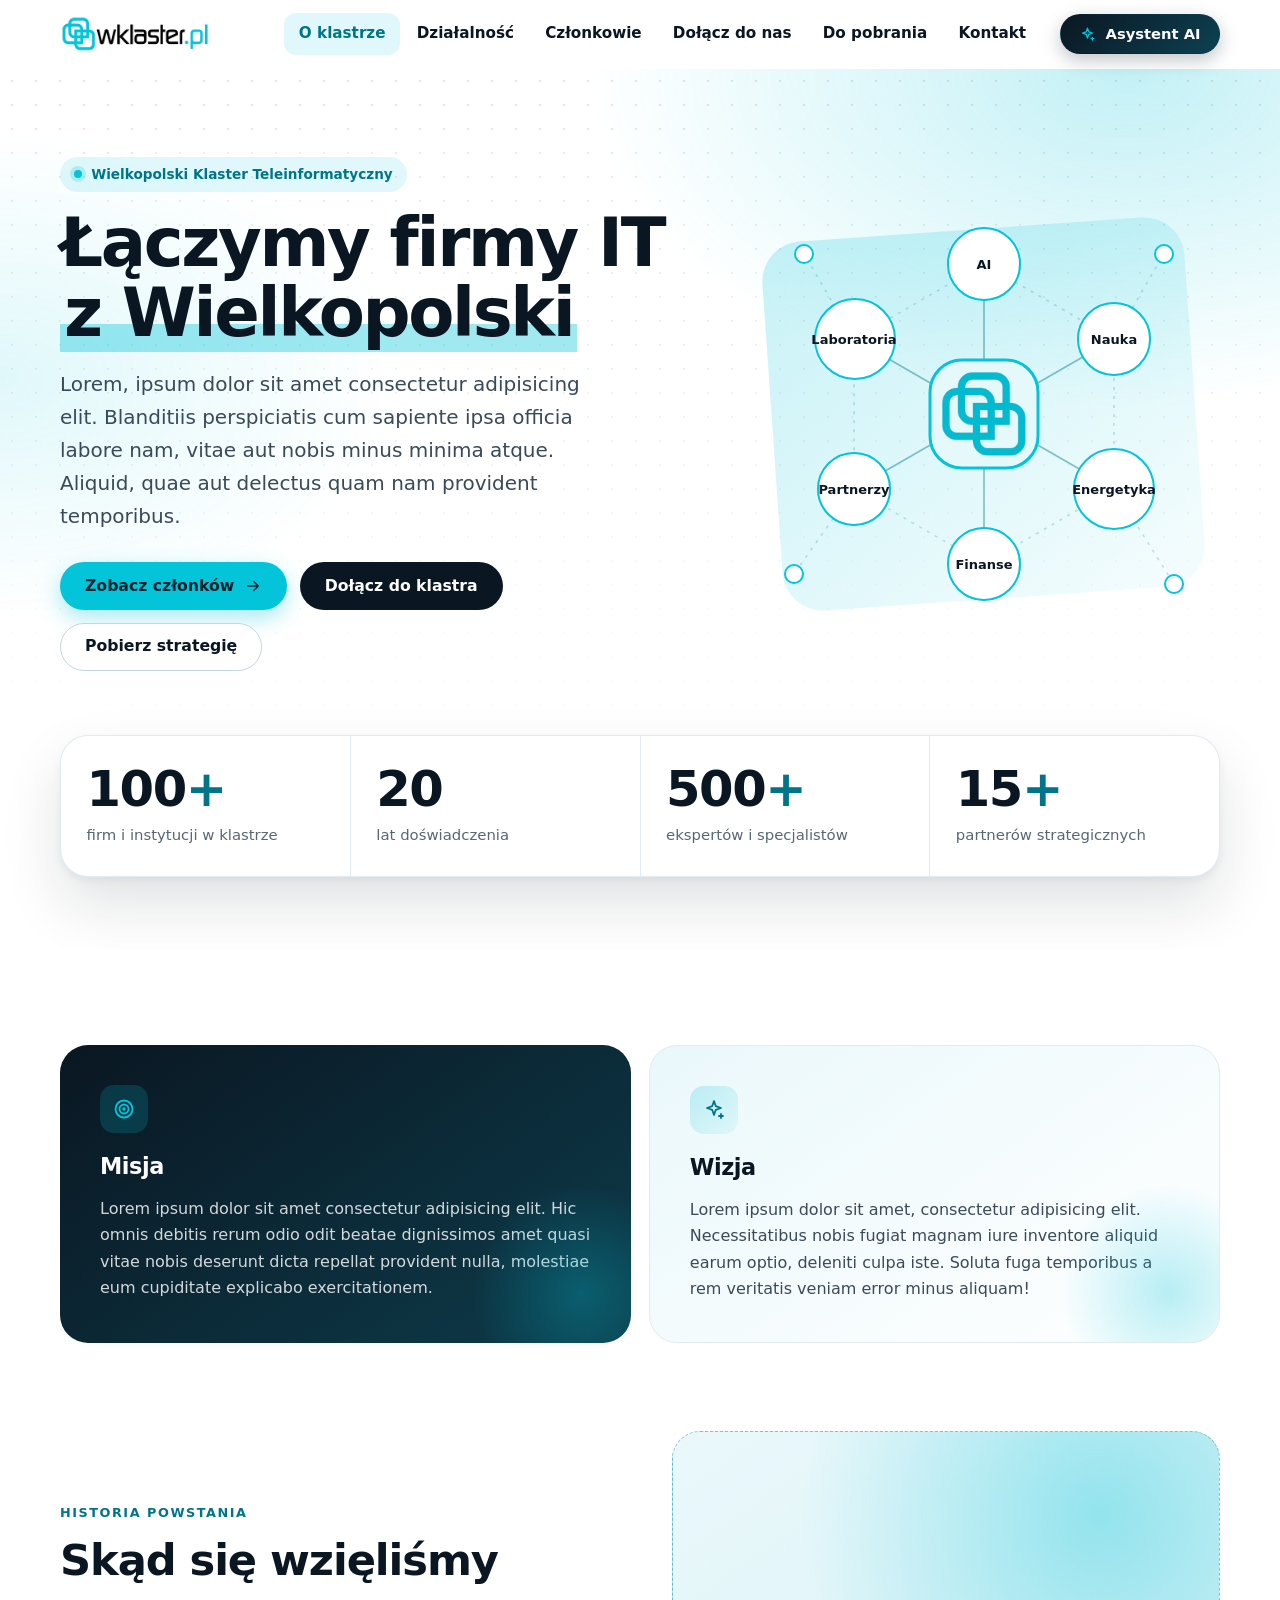
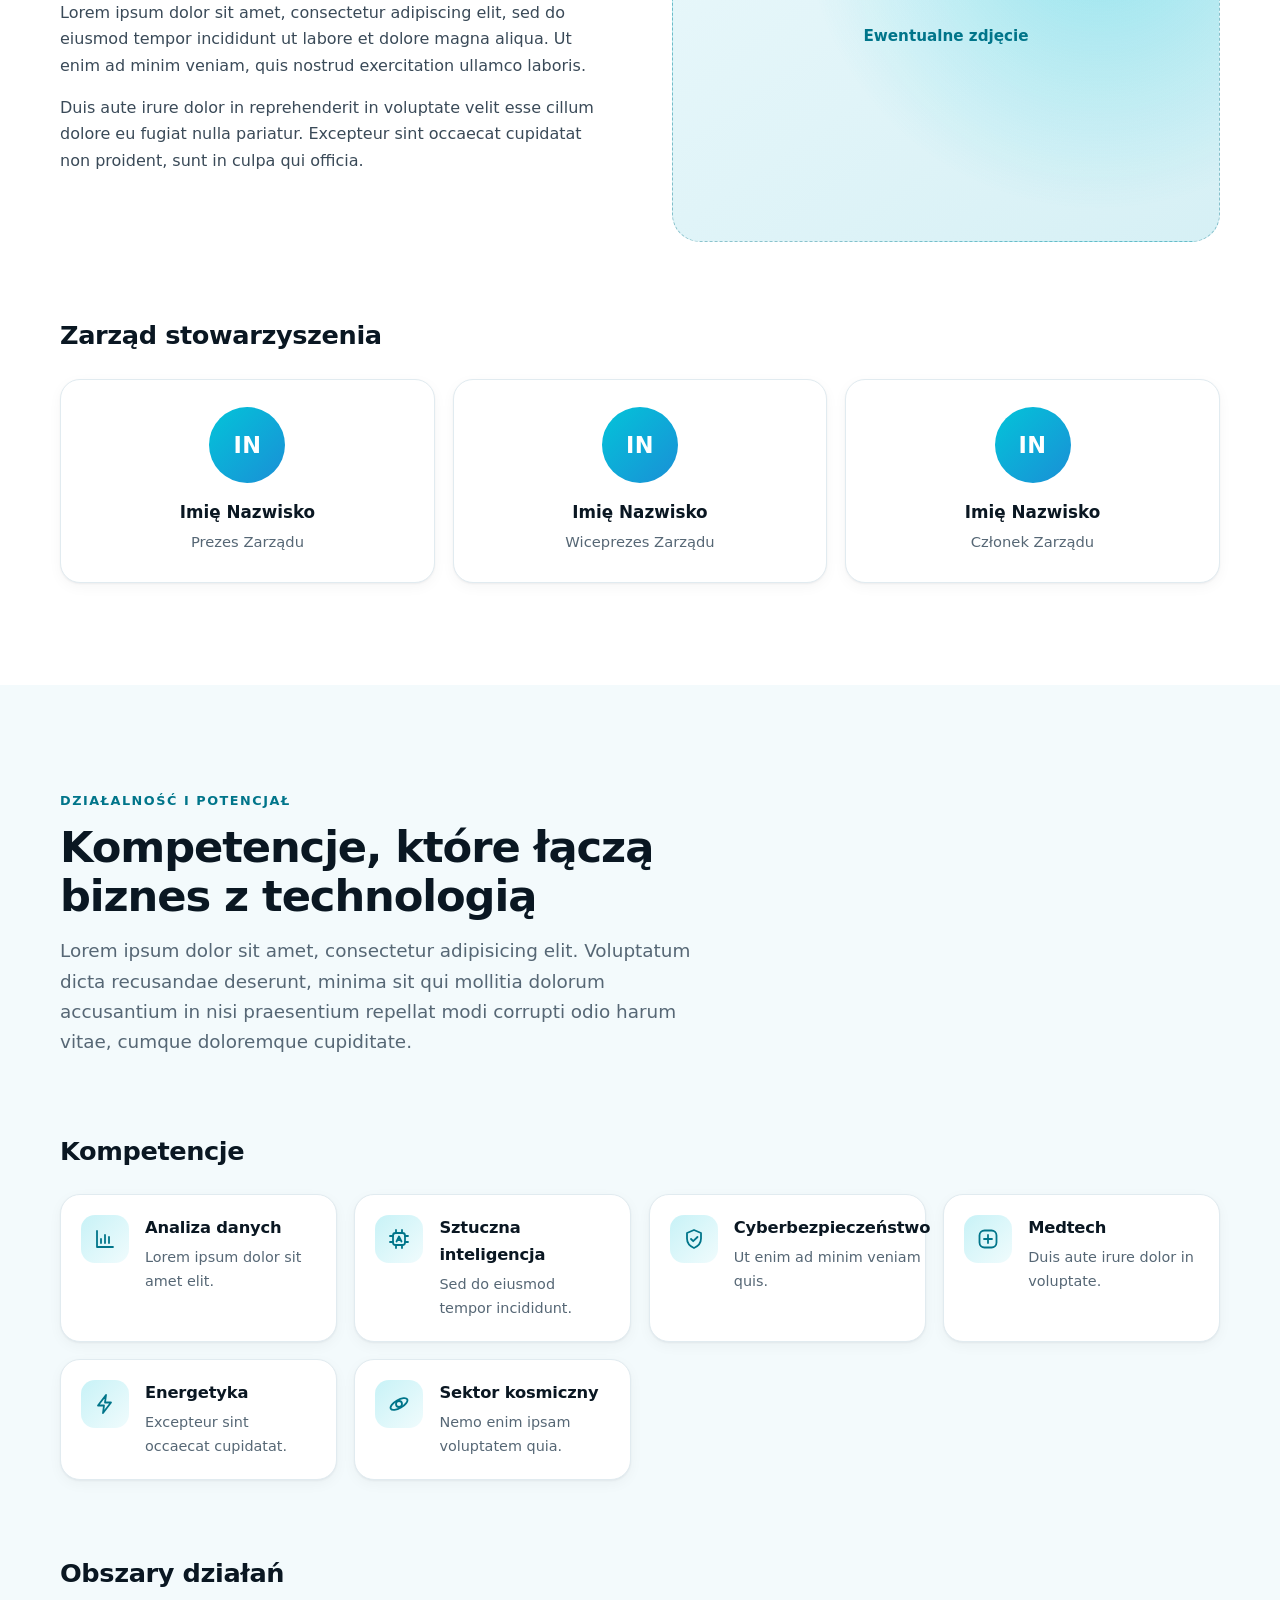
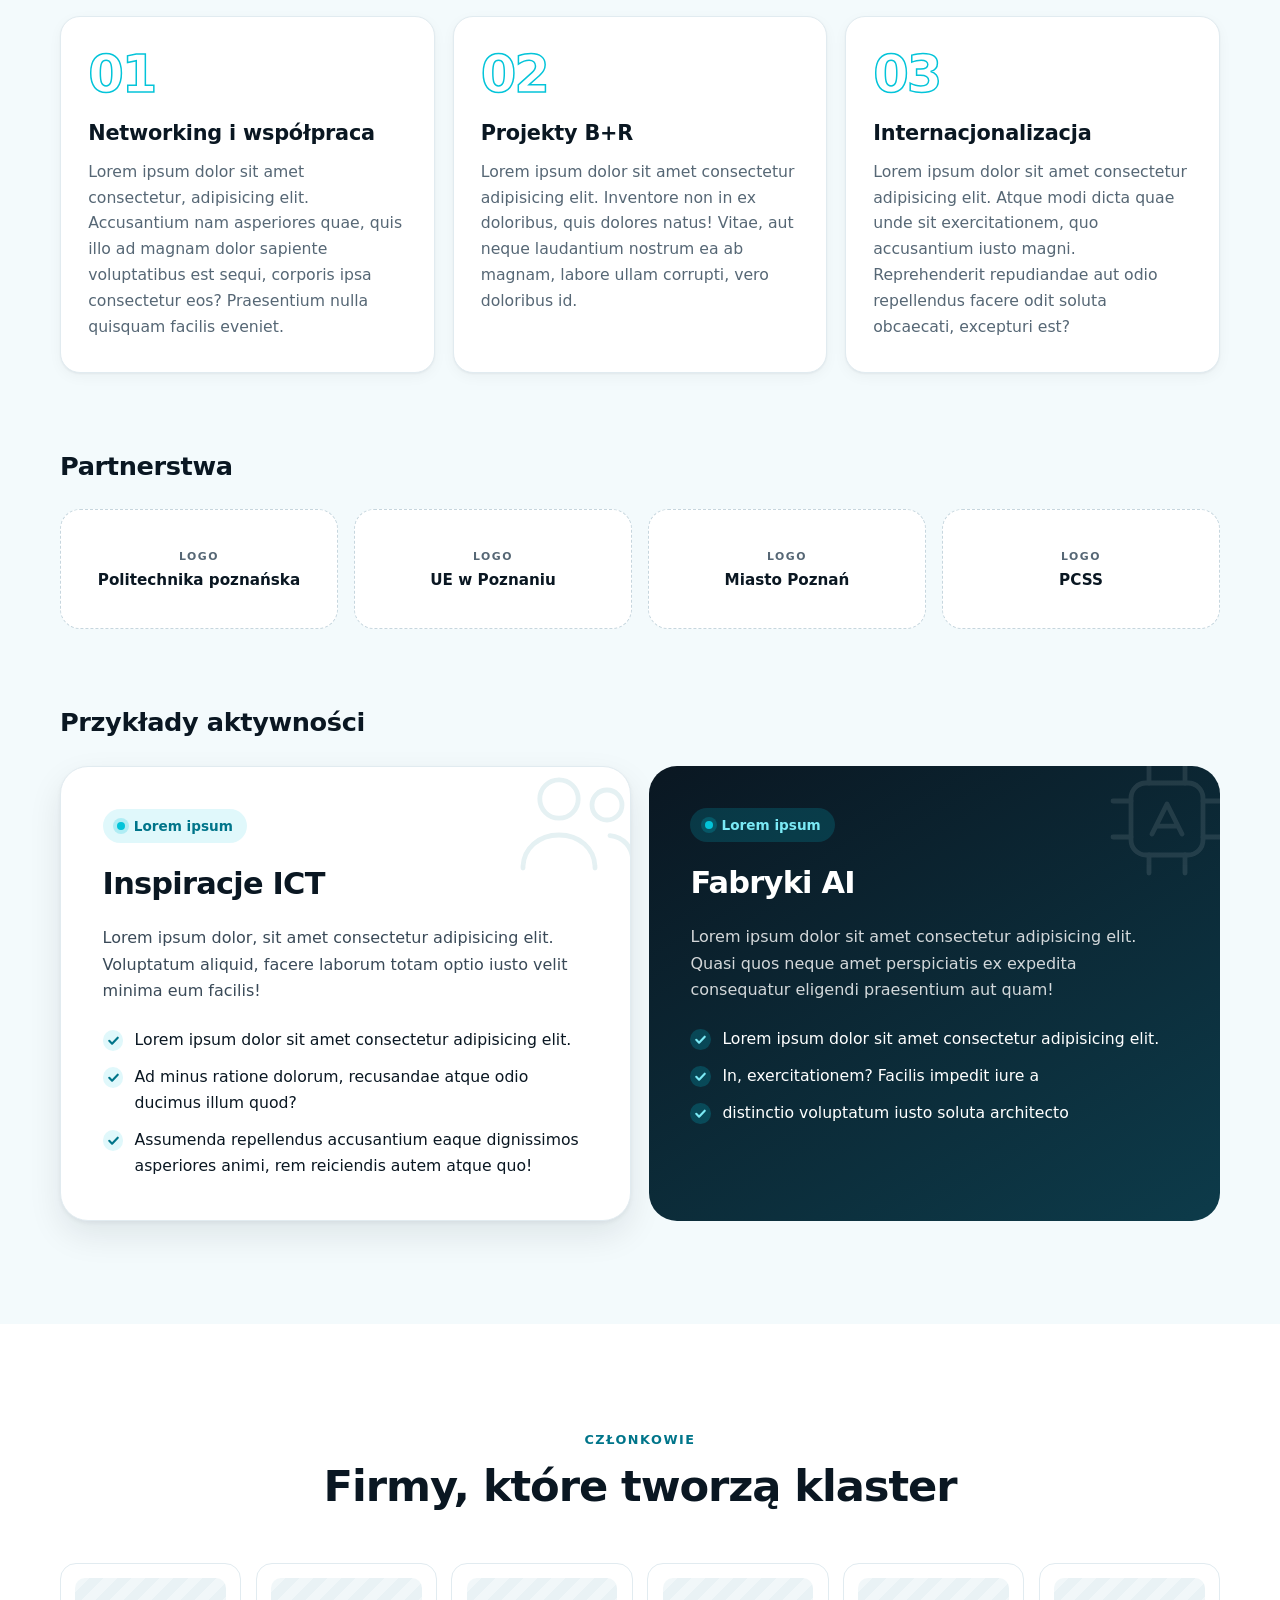
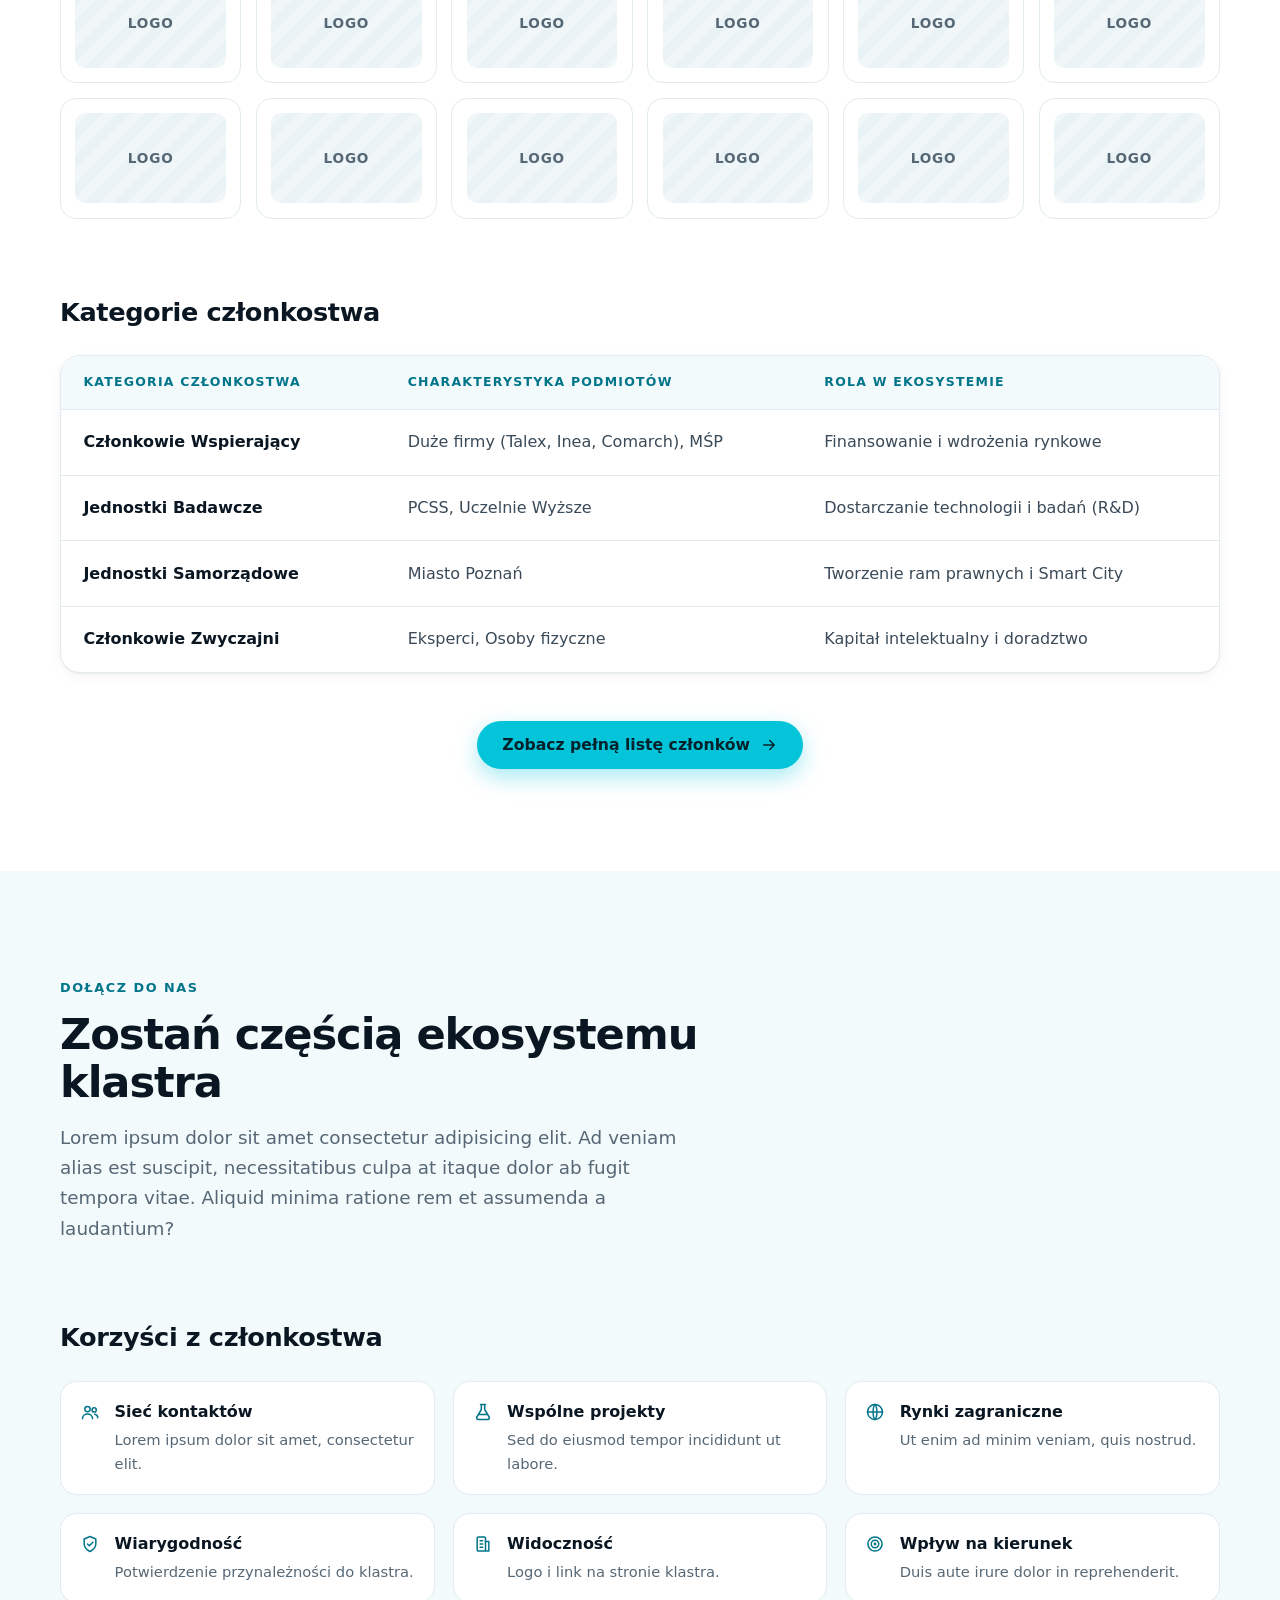
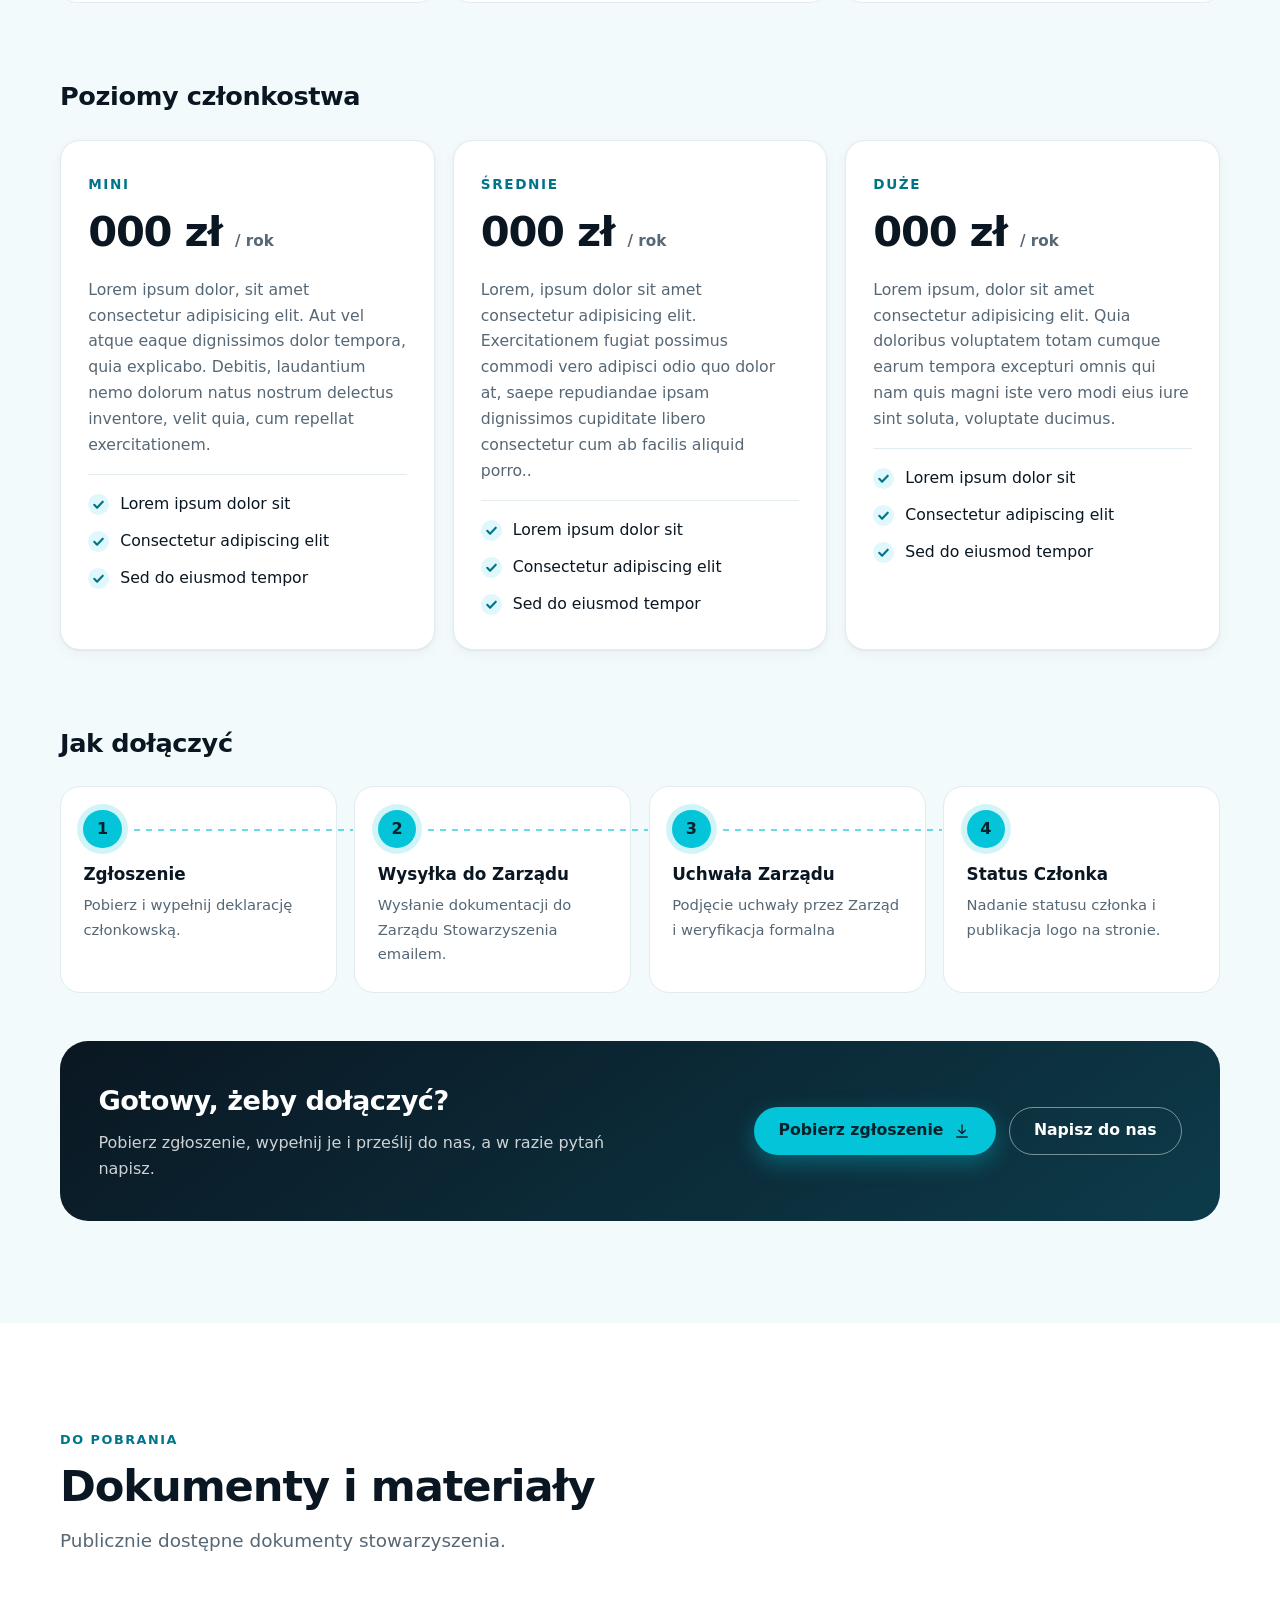
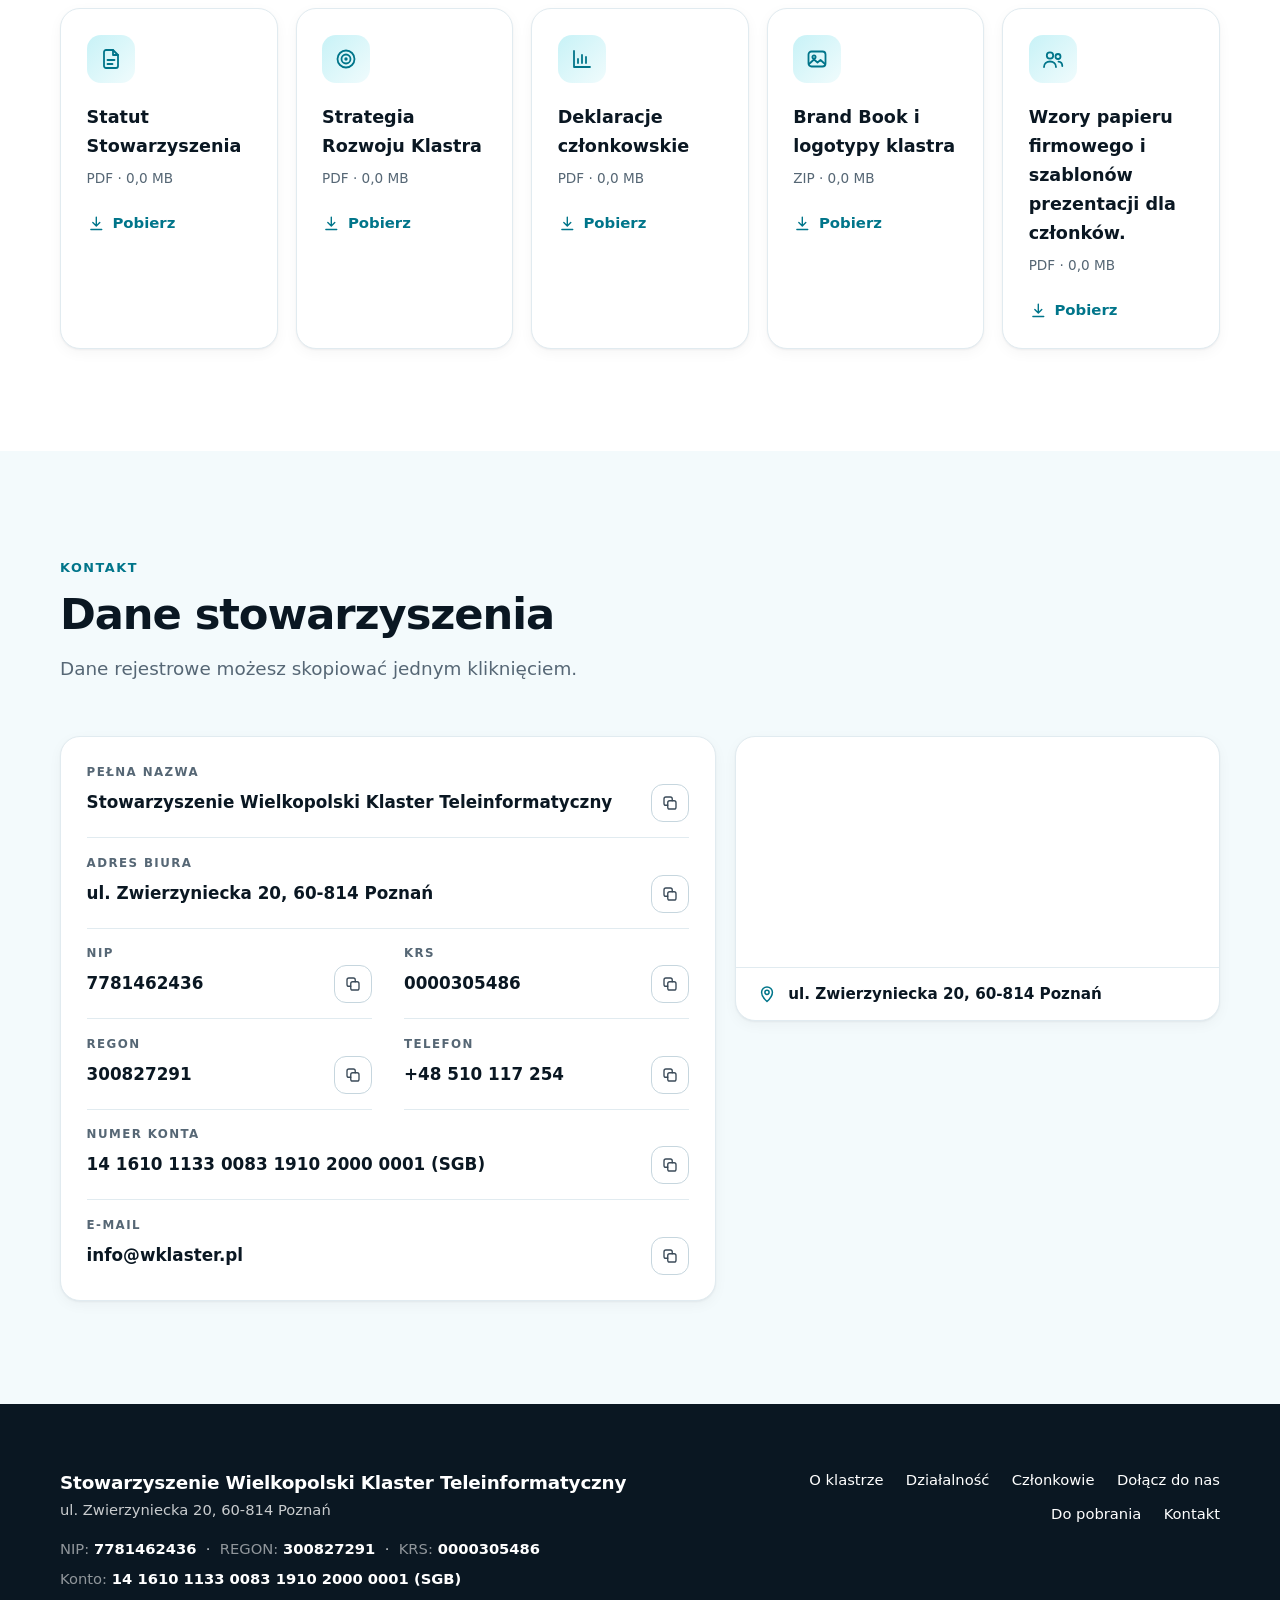
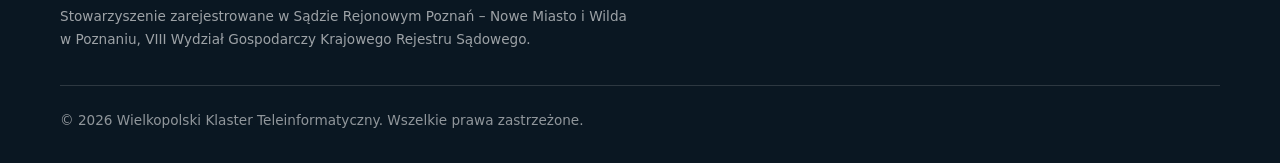
==== commit 7afe3984: "kopiowanie danych" ====
--- a/index.html
+++ b/index.html
@@ -527,14 +527,14 @@
         <div class="contact">
           <div class="card">
             <dl class="datalist">
-              <div class="datalist__row datalist__row--wide"><dt>Pełna nazwa</dt><dd>Stowarzyszenie Wielkopolski Klaster Teleinformatyczny</dd></div>
-              <div class="datalist__row datalist__row--wide"><dt>Adres biura</dt><dd>ul. Zwierzyniecka 20, 60-814 Poznań</dd></div>
+              <div class="datalist__row datalist__row--wide"><dt>Pełna nazwa</dt><dd>Stowarzyszenie Wielkopolski Klaster Teleinformatyczny</dd><button class="copy-btn" type="button" data-copy="Stowarzyszenie Wielkopolski Klaster Teleinformatyczny" aria-label="Skopiuj nazwe"><svg class="icon" aria-hidden="true"><use href="#i-copy"/></svg></button></div>
+              <div class="datalist__row datalist__row--wide"><dt>Adres biura</dt><dd>ul. Zwierzyniecka 20, 60-814 Poznań</dd><button class="copy-btn" type="button" data-copy="ul. Zwierzyniecka 20, 60-814 Poznań" aria-label="Skopiuj adres"><svg class="icon" aria-hidden="true"><use href="#i-copy"/></svg></button></div>
               <div class="datalist__row"><dt>NIP</dt><dd>7781462436</dd><button class="copy-btn" type="button" data-copy="7781462436" aria-label="Skopiuj NIP"><svg class="icon" aria-hidden="true"><use href="#i-copy"/></svg></button></div>
               <div class="datalist__row"><dt>KRS</dt><dd>0000305486</dd><button class="copy-btn" type="button" data-copy="0000305486" aria-label="Skopiuj numer KRS"><svg class="icon" aria-hidden="true"><use href="#i-copy"/></svg></button></div>
               <div class="datalist__row"><dt>REGON</dt><dd>300827291</dd><button class="copy-btn" type="button" data-copy="300827291" aria-label="Skopiuj REGON"><svg class="icon" aria-hidden="true"><use href="#i-copy"/></svg></button></div>
-              <div class="datalist__row"><dt>Telefon</dt><dd><a href="tel:+48510117254">+48 510 117 254</a></dd></div>
+              <div class="datalist__row"><dt>Telefon</dt><dd>+48 510 117 254</dd><button class="copy-btn" type="button" data-copy="+48510117254" aria-label="Skopiuj numer telefonu"><svg class="icon" aria-hidden="true"><use href="#i-copy"/></svg></button></div>
               <div class="datalist__row datalist__row--wide"><dt>Numer konta</dt><dd>14 1610 1133 0083 1910 2000 0001 (SGB)</dd><button class="copy-btn" type="button" data-copy="14 1610 1133 0083 1910 2000 0001" aria-label="Skopiuj numer konta"><svg class="icon" aria-hidden="true"><use href="#i-copy"/></svg></button></div>
-              <div class="datalist__row datalist__row--wide"><dt>E-mail</dt><dd><a href="mailto:info@wklaster.pl">info@wklaster.pl</a></dd></div>
+              <div class="datalist__row datalist__row--wide"><dt>E-mail</dt><dd>info@wklaster.pl</dd><button class="copy-btn" type="button" data-copy="info@wklaster.pl" aria-label="Skopiuj adres email"><svg class="icon" aria-hidden="true"><use href="#i-copy"/></svg></button></div>
             </dl>
             <span class="sr-only" id="copy-status" role="status" aria-live="polite"></span>
           </div>
